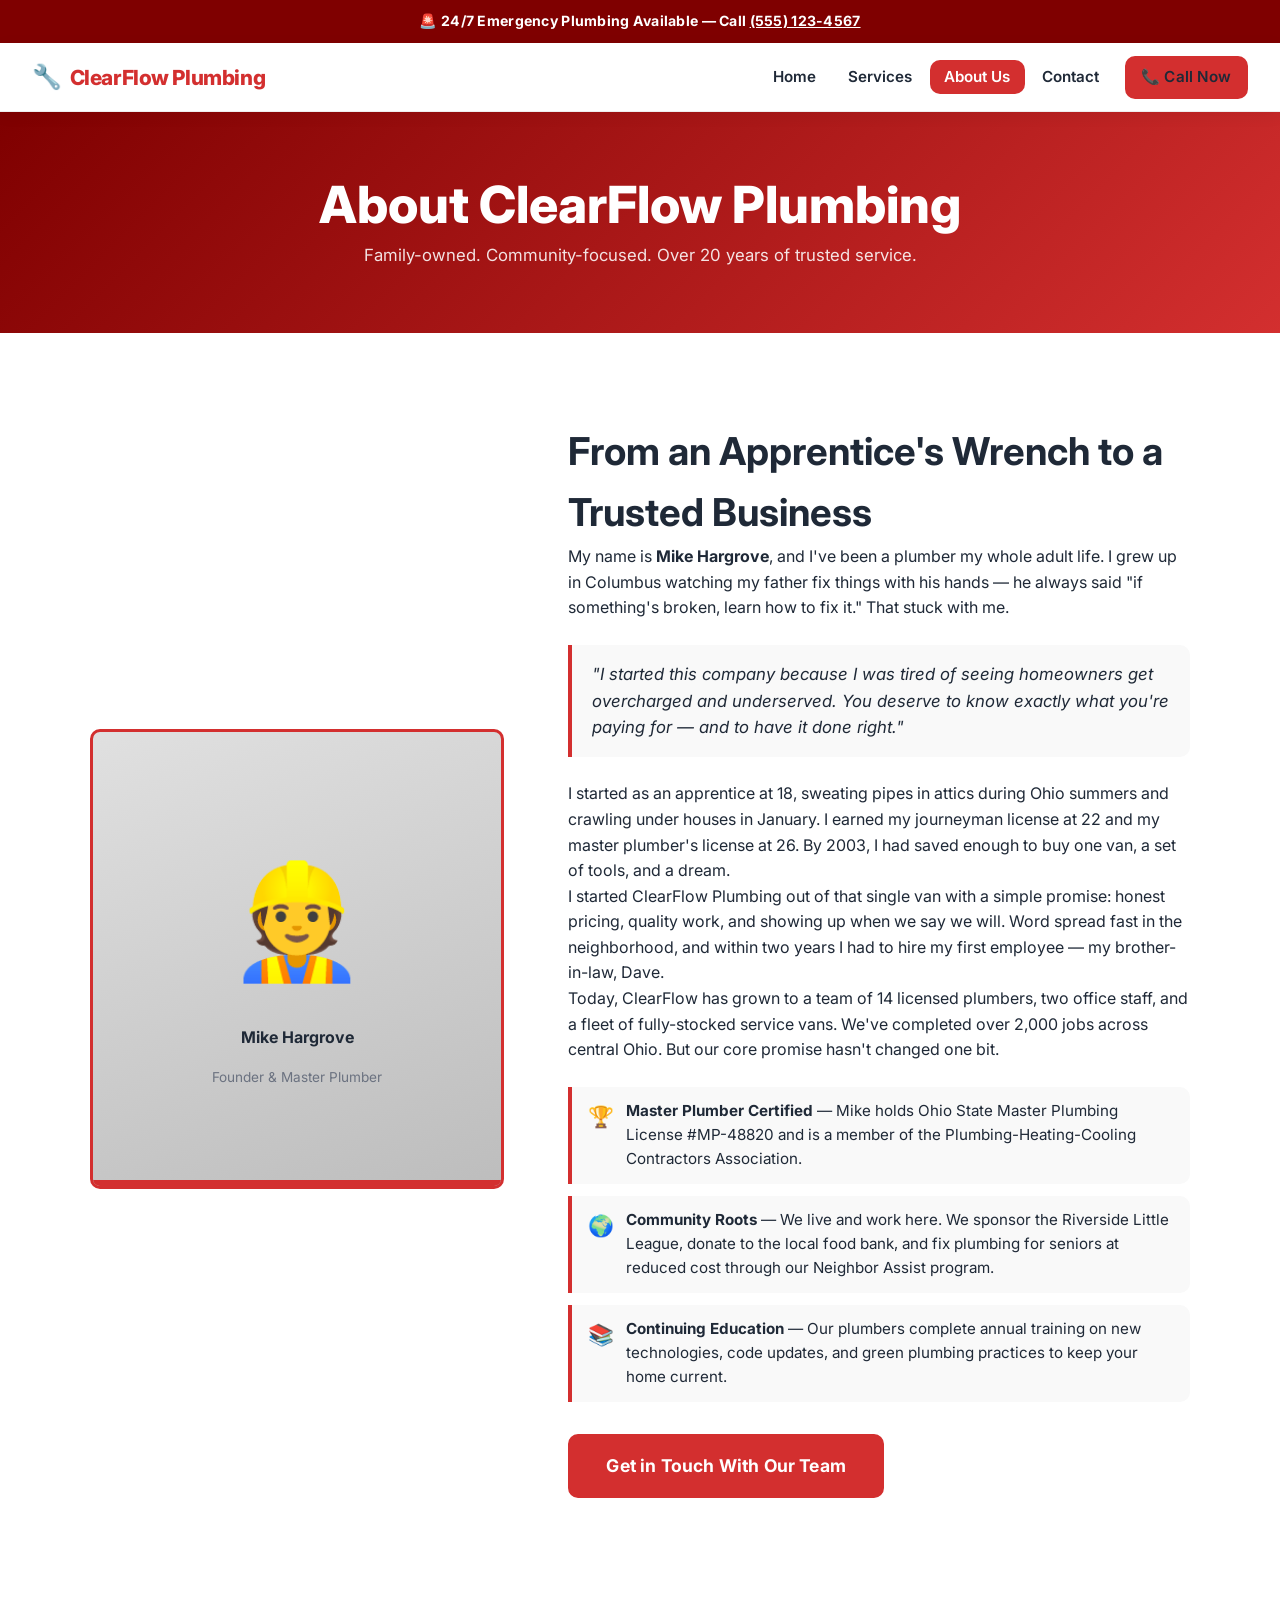
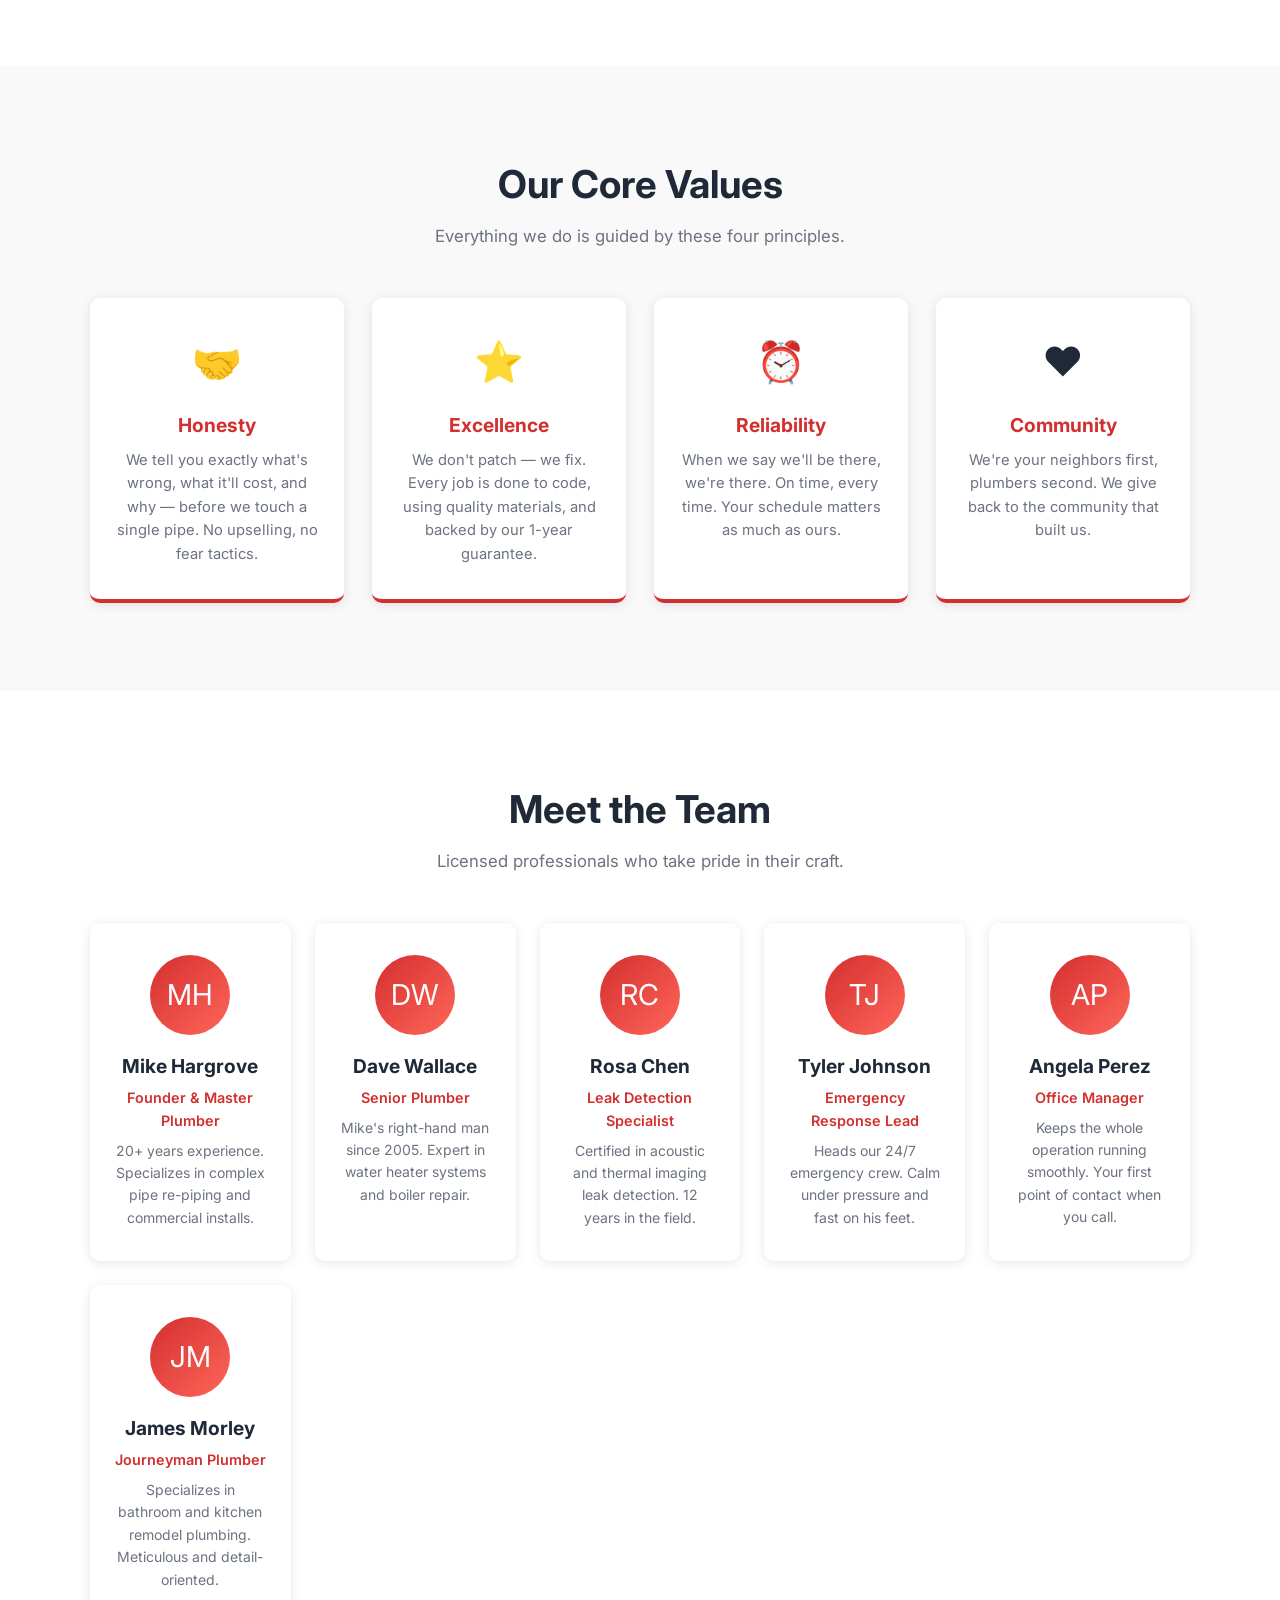
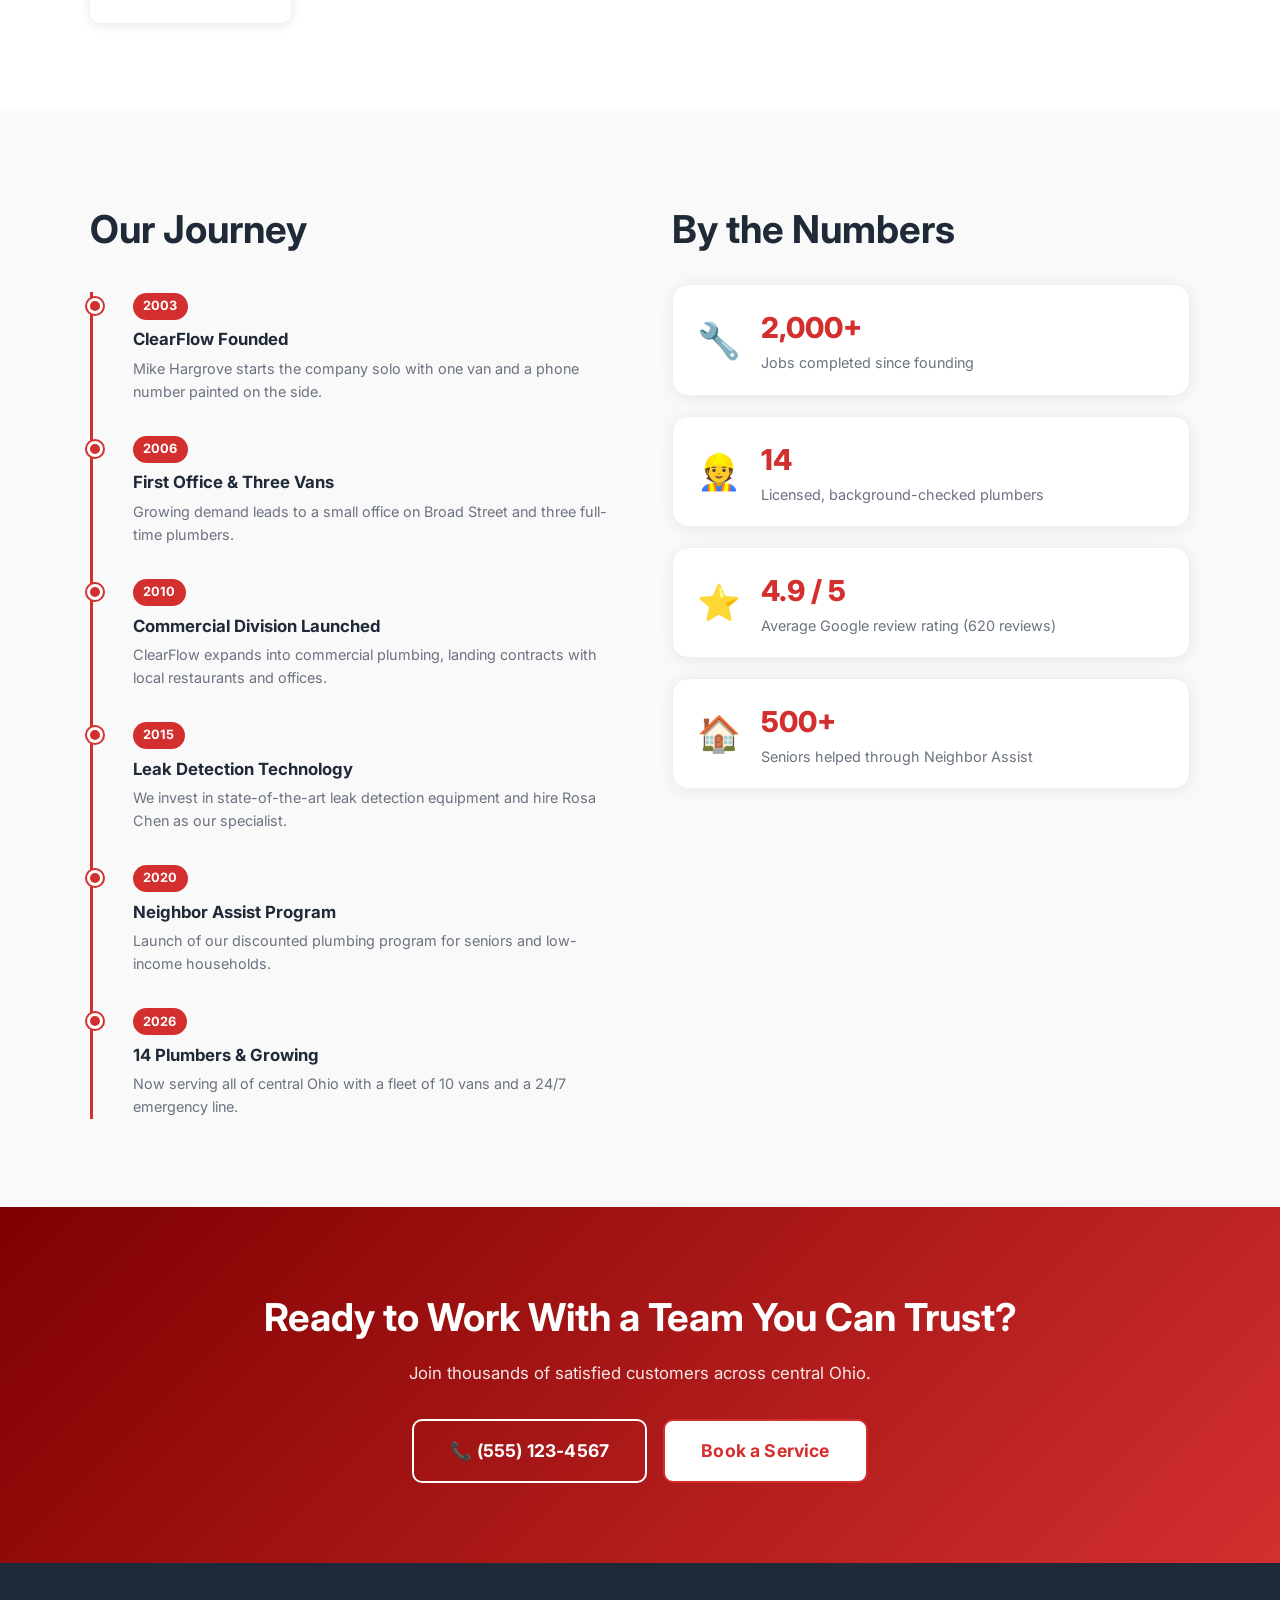
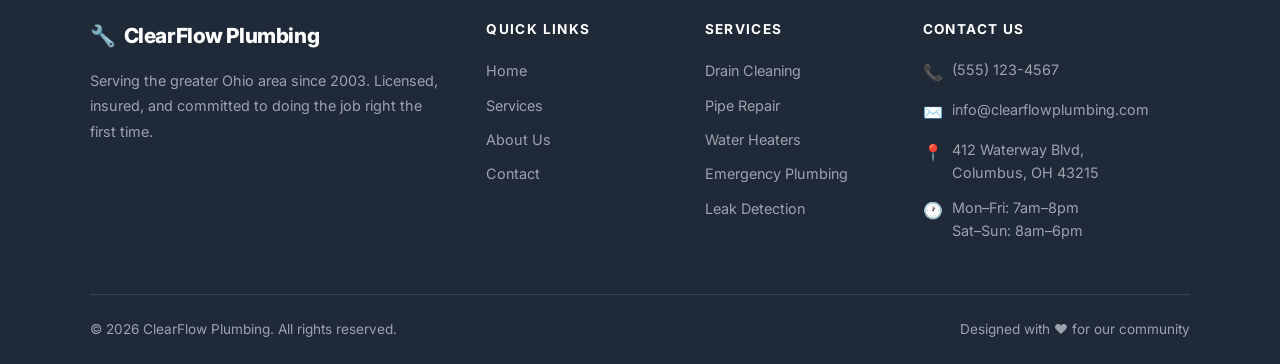
==== about.html @ c49f9f0a "Initial commit" ====
<!DOCTYPE html>
<html lang="en">
<head>
  <meta charset="UTF-8" />
  <meta name="viewport" content="width=device-width, initial-scale=1.0" />
  <title>About Us – ClearFlow Plumbing</title>
  <meta name="description" content="Meet the team behind ClearFlow Plumbing. Family-owned and operated since 2003, serving Ohio with honest, expert plumbing service." />
  <link rel="stylesheet" href="css/style.css" />
  <style>
    .fade-in { opacity: 0; transform: translateY(24px); transition: opacity 0.55s ease, transform 0.55s ease; }
    .fade-in.visible { opacity: 1; transform: none; }

    .owner-story {
      display: grid;
      grid-template-columns: 1fr 1.5fr;
      gap: 4rem;
      align-items: center;
      margin-bottom: 5rem;
    }
    .owner-photo {
      background: linear-gradient(160deg, #e0e0e0 0%, #bdbdbd 100%);
      border-radius: var(--radius);
      height: 460px;
      display: flex;
      flex-direction: column;
      align-items: center;
      justify-content: center;
      gap: 1rem;
      border: 3px solid var(--red);
      position: relative;
      overflow: hidden;
    }
    .owner-photo::after {
      content: '';
      position: absolute;
      bottom: 0; left: 0; right: 0;
      height: 6px;
      background: var(--red);
    }
    .owner-photo .photo-icon { font-size: 7rem; }
    .owner-photo .photo-label {
      font-size: 1rem;
      font-weight: 700;
      color: var(--gray-dark);
    }
    .owner-photo .photo-sub {
      font-size: 0.85rem;
      color: var(--gray);
    }

    .owner-story-text blockquote {
      border-left: 4px solid var(--red);
      padding: 1rem 1.25rem;
      background: var(--off-white);
      border-radius: 0 var(--radius) var(--radius) 0;
      font-style: italic;
      color: var(--gray-dark);
      margin: 1.5rem 0;
      font-size: 1.05rem;
    }

    .values-grid {
      display: grid;
      grid-template-columns: repeat(auto-fit, minmax(220px, 1fr));
      gap: 1.75rem;
    }
    .value-card {
      background: var(--white);
      border-radius: var(--radius);
      padding: 2rem 1.5rem;
      text-align: center;
      box-shadow: var(--shadow);
      border-bottom: 4px solid var(--red);
    }
    .value-card .v-icon { font-size: 2.5rem; margin-bottom: 1rem; }
    .value-card h3 { color: var(--red); margin-bottom: 0.5rem; }
    .value-card p { color: var(--gray); font-size: 0.92rem; }

    .timeline {
      position: relative;
      padding-left: 2.5rem;
      border-left: 3px solid var(--red);
      display: flex;
      flex-direction: column;
      gap: 2rem;
    }
    .timeline-item {
      position: relative;
    }
    .timeline-item::before {
      content: '';
      position: absolute;
      left: -2.85rem;
      top: 0.35rem;
      width: 16px;
      height: 16px;
      border-radius: 50%;
      background: var(--red);
      border: 3px solid var(--white);
      box-shadow: 0 0 0 2px var(--red);
    }
    .timeline-year {
      display: inline-block;
      background: var(--red);
      color: var(--white);
      font-size: 0.8rem;
      font-weight: 700;
      padding: 0.2rem 0.65rem;
      border-radius: 50px;
      margin-bottom: 0.4rem;
    }
    .timeline-item h3 { font-size: 1.05rem; margin-bottom: 0.25rem; }
    .timeline-item p { color: var(--gray); font-size: 0.9rem; }

    @media (max-width: 780px) {
      .owner-story { grid-template-columns: 1fr; }
      .owner-photo { height: 260px; }
    }
  </style>
</head>
<body>

<div class="emergency-strip">
  🚨 24/7 Emergency Plumbing Available — Call <a href="tel:+15551234567">(555) 123-4567</a>
</div>

<nav class="navbar">
  <a href="index.html" class="nav-brand">
    <span class="brand-icon">🔧</span>
    ClearFlow Plumbing
  </a>
  <button class="hamburger" aria-label="Toggle menu">
    <span></span><span></span><span></span>
  </button>
  <ul class="nav-links">
    <li><a href="index.html">Home</a></li>
    <li><a href="services.html">Services</a></li>
    <li><a href="about.html">About Us</a></li>
    <li><a href="contact.html">Contact</a></li>
    <li><a href="tel:+15551234567" class="btn btn-primary">📞 Call Now</a></li>
  </ul>
</nav>

<!-- Page Hero -->
<section class="page-hero">
  <div class="container">
    <h1>About ClearFlow Plumbing</h1>
    <p>Family-owned. Community-focused. Over 20 years of trusted service.</p>
  </div>
</section>

<!-- Owner Story -->
<section class="section">
  <div class="container">
    <div class="owner-story fade-in">
      <div class="owner-photo">
        <div class="photo-icon">👷</div>
        <div class="photo-label">Mike Hargrove</div>
        <div class="photo-sub">Founder &amp; Master Plumber</div>
      </div>
      <div class="owner-story-text">
        <h2>From an Apprentice's Wrench to a Trusted Business</h2>
        <p>My name is <strong>Mike Hargrove</strong>, and I've been a plumber my whole adult life. I grew up in Columbus watching my father fix things with his hands — he always said "if something's broken, learn how to fix it." That stuck with me.</p>

        <blockquote>"I started this company because I was tired of seeing homeowners get overcharged and underserved. You deserve to know exactly what you're paying for — and to have it done right."</blockquote>

        <p>I started as an apprentice at 18, sweating pipes in attics during Ohio summers and crawling under houses in January. I earned my journeyman license at 22 and my master plumber's license at 26. By 2003, I had saved enough to buy one van, a set of tools, and a dream.</p>

        <p>I started ClearFlow Plumbing out of that single van with a simple promise: honest pricing, quality work, and showing up when we say we will. Word spread fast in the neighborhood, and within two years I had to hire my first employee — my brother-in-law, Dave.</p>

        <p>Today, ClearFlow has grown to a team of 14 licensed plumbers, two office staff, and a fleet of fully-stocked service vans. We've completed over 2,000 jobs across central Ohio. But our core promise hasn't changed one bit.</p>

        <div class="about-highlights">
          <div class="highlight-item">
            <span class="hi-icon">🏆</span>
            <p><strong>Master Plumber Certified</strong> — Mike holds Ohio State Master Plumbing License #MP-48820 and is a member of the Plumbing-Heating-Cooling Contractors Association.</p>
          </div>
          <div class="highlight-item">
            <span class="hi-icon">🌍</span>
            <p><strong>Community Roots</strong> — We live and work here. We sponsor the Riverside Little League, donate to the local food bank, and fix plumbing for seniors at reduced cost through our Neighbor Assist program.</p>
          </div>
          <div class="highlight-item">
            <span class="hi-icon">📚</span>
            <p><strong>Continuing Education</strong> — Our plumbers complete annual training on new technologies, code updates, and green plumbing practices to keep your home current.</p>
          </div>
        </div>

        <a href="contact.html" class="btn btn-primary btn-lg">Get in Touch With Our Team</a>
      </div>
    </div>
  </div>
</section>

<!-- Our Values -->
<section class="section section-alt">
  <div class="container">
    <h2 class="section-title">Our Core Values</h2>
    <p class="section-subtitle">Everything we do is guided by these four principles.</p>
    <div class="values-grid">
      <div class="value-card fade-in">
        <div class="v-icon">🤝</div>
        <h3>Honesty</h3>
        <p>We tell you exactly what's wrong, what it'll cost, and why — before we touch a single pipe. No upselling, no fear tactics.</p>
      </div>
      <div class="value-card fade-in">
        <div class="v-icon">⭐</div>
        <h3>Excellence</h3>
        <p>We don't patch — we fix. Every job is done to code, using quality materials, and backed by our 1-year guarantee.</p>
      </div>
      <div class="value-card fade-in">
        <div class="v-icon">⏰</div>
        <h3>Reliability</h3>
        <p>When we say we'll be there, we're there. On time, every time. Your schedule matters as much as ours.</p>
      </div>
      <div class="value-card fade-in">
        <div class="v-icon">❤️</div>
        <h3>Community</h3>
        <p>We're your neighbors first, plumbers second. We give back to the community that built us.</p>
      </div>
    </div>
  </div>
</section>

<!-- Team -->
<section class="section">
  <div class="container">
    <h2 class="section-title">Meet the Team</h2>
    <p class="section-subtitle">Licensed professionals who take pride in their craft.</p>
    <div class="team-grid">
      <div class="team-card fade-in">
        <div class="team-avatar">MH</div>
        <h3>Mike Hargrove</h3>
        <div class="role">Founder &amp; Master Plumber</div>
        <p>20+ years experience. Specializes in complex pipe re-piping and commercial installs.</p>
      </div>
      <div class="team-card fade-in">
        <div class="team-avatar">DW</div>
        <h3>Dave Wallace</h3>
        <div class="role">Senior Plumber</div>
        <p>Mike's right-hand man since 2005. Expert in water heater systems and boiler repair.</p>
      </div>
      <div class="team-card fade-in">
        <div class="team-avatar">RC</div>
        <h3>Rosa Chen</h3>
        <div class="role">Leak Detection Specialist</div>
        <p>Certified in acoustic and thermal imaging leak detection. 12 years in the field.</p>
      </div>
      <div class="team-card fade-in">
        <div class="team-avatar">TJ</div>
        <h3>Tyler Johnson</h3>
        <div class="role">Emergency Response Lead</div>
        <p>Heads our 24/7 emergency crew. Calm under pressure and fast on his feet.</p>
      </div>
      <div class="team-card fade-in">
        <div class="team-avatar">AP</div>
        <h3>Angela Perez</h3>
        <div class="role">Office Manager</div>
        <p>Keeps the whole operation running smoothly. Your first point of contact when you call.</p>
      </div>
      <div class="team-card fade-in">
        <div class="team-avatar">JM</div>
        <h3>James Morley</h3>
        <div class="role">Journeyman Plumber</div>
        <p>Specializes in bathroom and kitchen remodel plumbing. Meticulous and detail-oriented.</p>
      </div>
    </div>
  </div>
</section>

<!-- Company Timeline -->
<section class="section section-alt">
  <div class="container">
    <div style="display:grid;grid-template-columns:1fr 1fr;gap:4rem;align-items:start;">
      <div class="fade-in">
        <h2 style="margin-bottom:2rem;">Our Journey</h2>
        <div class="timeline">
          <div class="timeline-item">
            <span class="timeline-year">2003</span>
            <h3>ClearFlow Founded</h3>
            <p>Mike Hargrove starts the company solo with one van and a phone number painted on the side.</p>
          </div>
          <div class="timeline-item">
            <span class="timeline-year">2006</span>
            <h3>First Office &amp; Three Vans</h3>
            <p>Growing demand leads to a small office on Broad Street and three full-time plumbers.</p>
          </div>
          <div class="timeline-item">
            <span class="timeline-year">2010</span>
            <h3>Commercial Division Launched</h3>
            <p>ClearFlow expands into commercial plumbing, landing contracts with local restaurants and offices.</p>
          </div>
          <div class="timeline-item">
            <span class="timeline-year">2015</span>
            <h3>Leak Detection Technology</h3>
            <p>We invest in state-of-the-art leak detection equipment and hire Rosa Chen as our specialist.</p>
          </div>
          <div class="timeline-item">
            <span class="timeline-year">2020</span>
            <h3>Neighbor Assist Program</h3>
            <p>Launch of our discounted plumbing program for seniors and low-income households.</p>
          </div>
          <div class="timeline-item">
            <span class="timeline-year">2026</span>
            <h3>14 Plumbers &amp; Growing</h3>
            <p>Now serving all of central Ohio with a fleet of 10 vans and a 24/7 emergency line.</p>
          </div>
        </div>
      </div>
      <div class="fade-in">
        <h2 style="margin-bottom:1.5rem;">By the Numbers</h2>
        <div style="display:flex;flex-direction:column;gap:1.25rem;">
          <div class="why-card" style="text-align:left;display:flex;align-items:center;gap:1.25rem;padding:1.25rem 1.5rem;">
            <span style="font-size:2.2rem;">🔧</span>
            <div>
              <div style="font-size:1.8rem;font-weight:800;color:var(--red);">2,000+</div>
              <div style="color:var(--gray);font-size:0.9rem;">Jobs completed since founding</div>
            </div>
          </div>
          <div class="why-card" style="text-align:left;display:flex;align-items:center;gap:1.25rem;padding:1.25rem 1.5rem;">
            <span style="font-size:2.2rem;">👷</span>
            <div>
              <div style="font-size:1.8rem;font-weight:800;color:var(--red);">14</div>
              <div style="color:var(--gray);font-size:0.9rem;">Licensed, background-checked plumbers</div>
            </div>
          </div>
          <div class="why-card" style="text-align:left;display:flex;align-items:center;gap:1.25rem;padding:1.25rem 1.5rem;">
            <span style="font-size:2.2rem;">⭐</span>
            <div>
              <div style="font-size:1.8rem;font-weight:800;color:var(--red);">4.9 / 5</div>
              <div style="color:var(--gray);font-size:0.9rem;">Average Google review rating (620 reviews)</div>
            </div>
          </div>
          <div class="why-card" style="text-align:left;display:flex;align-items:center;gap:1.25rem;padding:1.25rem 1.5rem;">
            <span style="font-size:2.2rem;">🏠</span>
            <div>
              <div style="font-size:1.8rem;font-weight:800;color:var(--red);">500+</div>
              <div style="color:var(--gray);font-size:0.9rem;">Seniors helped through Neighbor Assist</div>
            </div>
          </div>
        </div>
      </div>
    </div>
  </div>
</section>

<!-- CTA Banner -->
<section class="cta-banner">
  <div class="container">
    <h2>Ready to Work With a Team You Can Trust?</h2>
    <p>Join thousands of satisfied customers across central Ohio.</p>
    <div class="cta-buttons">
      <a href="tel:+15551234567" class="btn btn-outline btn-lg">📞 (555) 123-4567</a>
      <a href="contact.html" class="btn btn-primary btn-lg" style="background:#fff;color:var(--red);">Book a Service</a>
    </div>
  </div>
</section>

<!-- Footer -->
<footer>
  <div class="footer-grid">
    <div class="footer-brand">
      <div class="nav-brand"><span>🔧</span> ClearFlow Plumbing</div>
      <p>Serving the greater Ohio area since 2003. Licensed, insured, and committed to doing the job right the first time.</p>
    </div>
    <div>
      <h4>Quick Links</h4>
      <ul>
        <li><a href="index.html">Home</a></li>
        <li><a href="services.html">Services</a></li>
        <li><a href="about.html">About Us</a></li>
        <li><a href="contact.html">Contact</a></li>
      </ul>
    </div>
    <div>
      <h4>Services</h4>
      <ul>
        <li><a href="services.html">Drain Cleaning</a></li>
        <li><a href="services.html">Pipe Repair</a></li>
        <li><a href="services.html">Water Heaters</a></li>
        <li><a href="services.html">Emergency Plumbing</a></li>
        <li><a href="services.html">Leak Detection</a></li>
      </ul>
    </div>
    <div>
      <h4>Contact Us</h4>
      <div class="footer-contact-item"><span class="fc-icon">📞</span> (555) 123-4567</div>
      <div class="footer-contact-item"><span class="fc-icon">✉️</span> info@clearflowplumbing.com</div>
      <div class="footer-contact-item"><span class="fc-icon">📍</span> 412 Waterway Blvd,<br>Columbus, OH 43215</div>
      <div class="footer-contact-item"><span class="fc-icon">🕐</span> Mon–Fri: 7am–8pm<br>Sat–Sun: 8am–6pm</div>
    </div>
  </div>
  <div class="footer-bottom">
    <span>&copy; 2026 ClearFlow Plumbing. All rights reserved.</span>
    <span>Designed with ❤️ for our community</span>
  </div>
</footer>

<script src="js/main.js"></script>
</body>
</html>
---- css/style.css ----
@import url('https://fonts.googleapis.com/css2?family=Inter:wght@400;500;600;700;800;900&display=swap');

/* ===== RESET & BASE ===== */
*, *::before, *::after {
  box-sizing: border-box;
  margin: 0;
  padding: 0;
}

:root {
  --red:        #d32f2f;
  --red-dark:   #7f0000;
  --red-mid:    #9a0007;
  --red-light:  #ff6659;
  --white:      #ffffff;
  --off-white:  #f9f9f9;
  --gray-light: #f1f1f1;
  --gray:       #6b7280;
  --gray-dark:  #1f2937;
  --shadow:     0 2px 12px rgba(0,0,0,0.10);
  --shadow-lg:  0 8px 32px rgba(0,0,0,0.14);
  --radius:     10px;
  --radius-lg:  16px;
  --transition: 0.25s ease;
}

html { scroll-behavior: smooth; }

body {
  font-family: 'Inter', 'Segoe UI', Arial, sans-serif;
  color: var(--gray-dark);
  background: var(--white);
  line-height: 1.6;
}

img { max-width: 100%; display: block; }
a  { text-decoration: none; color: inherit; }

/* ===== TYPOGRAPHY ===== */
h1 { font-size: clamp(2rem, 5vw, 3.2rem); font-weight: 800; line-height: 1.15; }
h2 { font-size: clamp(1.6rem, 3.5vw, 2.4rem); font-weight: 700; }
h3 { font-size: 1.2rem; font-weight: 700; }
p  { font-size: 1rem; }

.section-title    { text-align: center; margin-bottom: 0.5rem; }
.section-subtitle { text-align: center; color: var(--gray); margin-bottom: 3rem; font-size: 1.05rem; }

/* ===== BUTTONS ===== */
.btn {
  display: inline-block;
  padding: 0.75rem 1.75rem;
  border-radius: var(--radius);
  font-size: 1rem;
  font-weight: 700;
  cursor: pointer;
  border: 2px solid transparent;
  transition: background var(--transition), color var(--transition),
              transform var(--transition), box-shadow var(--transition),
              border-color var(--transition);
  letter-spacing: 0.01em;
}
.btn:hover  { transform: translateY(-2px); }
.btn:active { transform: translateY(0); }

.btn-primary {
  background: var(--red);
  color: var(--white);
  border-color: var(--red);
}
.btn-primary:hover {
  background: var(--red-mid);
  border-color: var(--red-mid);
  box-shadow: 0 6px 20px rgba(211,47,47,0.35);
}

.btn-outline {
  background: transparent;
  color: var(--white);
  border-color: var(--white);
}
.btn-outline:hover { background: var(--white); color: var(--red); }

/* Hero-specific buttons */
.btn-call {
  background: var(--white);
  color: var(--red);
  border: 2px solid var(--white);
  font-weight: 800;
  letter-spacing: 0.01em;
}
.btn-call:hover {
  background: #fff5f5;
  color: var(--red-mid);
  transform: translateY(-2px);
  box-shadow: 0 8px 28px rgba(0,0,0,0.22);
}
@keyframes pulse-ring {
  0%   { box-shadow: 0 0 0 0   rgba(255,255,255,0.55), 0 4px 14px rgba(0,0,0,0.15); }
  70%  { box-shadow: 0 0 0 14px rgba(255,255,255,0),   0 4px 14px rgba(0,0,0,0.15); }
  100% { box-shadow: 0 0 0 0   rgba(255,255,255,0),   0 4px 14px rgba(0,0,0,0.15); }
}
.btn-call { animation: pulse-ring 2.8s ease-out infinite; }

.btn-hero-ghost {
  background: transparent;
  color: rgba(255,255,255,0.92);
  border: 2px solid rgba(255,255,255,0.45);
  font-weight: 700;
}
.btn-hero-ghost:hover {
  background: rgba(255,255,255,0.12);
  border-color: rgba(255,255,255,0.75);
  color: var(--white);
  transform: translateY(-2px);
}

.btn-lg { padding: 1rem 2.25rem; font-size: 1.1rem; }

/* ===== NAVBAR ===== */
.navbar {
  position: sticky;
  top: 0;
  z-index: 1000;
  background: var(--white);
  box-shadow: 0 1px 0 #eee, 0 4px 16px rgba(0,0,0,0.06);
  padding: 0 2rem;
  display: flex;
  align-items: center;
  justify-content: space-between;
  height: 68px;
}
.nav-brand {
  display: flex;
  align-items: center;
  gap: 0.5rem;
  font-size: 1.3rem;
  font-weight: 800;
  color: var(--red);
  letter-spacing: -0.02em;
}
.nav-brand .brand-icon { font-size: 1.5rem; }

.nav-links {
  list-style: none;
  display: flex;
  gap: 0.2rem;
  align-items: center;
}
.nav-links a {
  padding: 0.45rem 0.9rem;
  border-radius: var(--radius);
  font-weight: 600;
  font-size: 0.95rem;
  color: var(--gray-dark);
  transition: background var(--transition), color var(--transition);
}
.nav-links a:hover,
.nav-links a.active {
  background: var(--red);
  color: var(--white);
}
.nav-links .btn { margin-left: 0.5rem; }

/* Hamburger */
.hamburger {
  display: none;
  flex-direction: column;
  gap: 5px;
  background: none;
  border: none;
  cursor: pointer;
  padding: 6px;
}
.hamburger span {
  width: 26px;
  height: 3px;
  background: var(--gray-dark);
  border-radius: 2px;
  transition: all var(--transition);
}
.hamburger.open span:nth-child(1) { transform: translateY(8px) rotate(45deg); }
.hamburger.open span:nth-child(2) { opacity: 0; }
.hamburger.open span:nth-child(3) { transform: translateY(-8px) rotate(-45deg); }

/* ===== HERO ===== */
.hero {
  background: linear-gradient(150deg, #1a0000 0%, var(--red-dark) 28%, var(--red) 62%, #e53935 100%);
  color: var(--white);
  padding: 5.5rem 2rem 8.5rem;
  position: relative;
  overflow: hidden;
}
/* Decorative radial glows */
.hero::before {
  content: '';
  position: absolute;
  top: -160px; right: -100px;
  width: 700px; height: 700px;
  background: radial-gradient(circle, rgba(255,255,255,0.06) 0%, transparent 60%);
  border-radius: 50%;
  pointer-events: none;
}
.hero::after {
  content: '';
  position: absolute;
  bottom: 40px; left: -180px;
  width: 500px; height: 500px;
  background: radial-gradient(circle, rgba(0,0,0,0.22) 0%, transparent 65%);
  border-radius: 50%;
  pointer-events: none;
}
/* Bottom wave */
.hero-wave {
  position: absolute;
  bottom: -2px; left: 0; right: 0;
  line-height: 0;
  pointer-events: none;
}

/* Two-column layout */
.hero-inner {
  position: relative;
  z-index: 1;
  max-width: 1100px;
  margin: 0 auto;
  display: grid;
  grid-template-columns: 1.15fr 0.85fr;
  gap: 4rem;
  align-items: center;
}

/* Left: text */
.hero-badge {
  display: inline-flex;
  align-items: center;
  gap: 0.4rem;
  background: rgba(255,255,255,0.12);
  border: 1px solid rgba(255,255,255,0.28);
  color: var(--white);
  padding: 0.4rem 1.1rem;
  border-radius: 50px;
  font-size: 0.8rem;
  font-weight: 700;
  letter-spacing: 0.07em;
  text-transform: uppercase;
  margin-bottom: 1.5rem;
  backdrop-filter: blur(6px);
}
.hero h1 {
  font-size: clamp(2.7rem, 5.5vw, 4.4rem);
  font-weight: 900;
  line-height: 1.07;
  margin-bottom: 1.25rem;
  letter-spacing: -0.03em;
}
.hero-accent {
  display: block;
  color: #ffcdd2; /* fallback */
  background: linear-gradient(95deg, #ffffff 0%, #ffb3b3 100%);
  -webkit-background-clip: text;
  -webkit-text-fill-color: transparent;
  background-clip: text;
}
.hero p {
  font-size: 1.1rem;
  opacity: 0.88;
  line-height: 1.75;
  margin-bottom: 2.25rem;
  max-width: 490px;
}
.hero-buttons {
  display: flex;
  gap: 1rem;
  flex-wrap: wrap;
  margin-bottom: 2.25rem;
}
.hero-trust {
  display: flex;
  flex-wrap: wrap;
  gap: 1.4rem;
  font-size: 0.85rem;
  font-weight: 600;
  opacity: 0.78;
}
.hero-trust span {
  display: flex;
  align-items: center;
  gap: 0.35rem;
}
.hero-trust span::before {
  content: '✓';
  font-weight: 900;
  font-size: 0.95rem;
}

/* Right: visual card */
.hero-visual { position: relative; }
.hero-img-frame {
  background: linear-gradient(145deg, rgba(255,255,255,0.14), rgba(255,255,255,0.04));
  border: 1.5px solid rgba(255,255,255,0.2);
  border-radius: 20px;
  padding: 2.5rem 1.75rem 2rem;
  text-align: center;
  backdrop-filter: blur(10px);
  box-shadow: 0 28px 70px rgba(0,0,0,0.3), inset 0 1px 0 rgba(255,255,255,0.2);
  position: relative;
  overflow: hidden;
}
.hero-img-frame::before {
  content: '';
  position: absolute;
  top: 0; left: 12%; right: 12%;
  height: 1px;
  background: linear-gradient(90deg, transparent, rgba(255,255,255,0.55), transparent);
}
.hero-img-icon {
  font-size: 6.5rem;
  line-height: 1;
  margin-bottom: 1.1rem;
  filter: drop-shadow(0 6px 18px rgba(0,0,0,0.4));
}
.hero-img-title {
  font-size: 1.15rem;
  font-weight: 800;
  color: var(--white);
  margin-bottom: 0.2rem;
}
.hero-img-sub {
  font-size: 0.8rem;
  opacity: 0.6;
  margin-bottom: 1.75rem;
}
.hero-badges-list { display: flex; flex-direction: column; gap: 0.6rem; }
.hero-badge-item {
  display: flex;
  align-items: center;
  gap: 0.8rem;
  background: rgba(255,255,255,0.09);
  border: 1px solid rgba(255,255,255,0.12);
  border-radius: 10px;
  padding: 0.65rem 1rem;
  font-size: 0.86rem;
  font-weight: 600;
  text-align: left;
  transition: background var(--transition);
}
.hero-badge-item:hover { background: rgba(255,255,255,0.16); }
.hero-badge-icon {
  width: 34px; height: 34px;
  background: rgba(255,255,255,0.16);
  border-radius: 8px;
  display: flex; align-items: center; justify-content: center;
  font-size: 1.05rem;
  flex-shrink: 0;
}

/* ===== STATS BAR ===== */
.stats-bar {
  background: var(--white);
  box-shadow: 0 4px 24px rgba(0,0,0,0.07);
  position: relative;
  z-index: 2;
  border-bottom: 1px solid #f0f0f0;
}
.stats-bar-grid {
  display: grid;
  grid-template-columns: repeat(4, 1fr);
  max-width: 1100px;
  margin: 0 auto;
}
.stat-item {
  padding: 2rem 1.25rem;
  text-align: center;
  border-right: 1px solid #eeeeee;
  transition: background var(--transition);
  cursor: default;
}
.stat-item:last-child { border-right: none; }
.stat-item:hover { background: #fff8f8; }
.stat-item .stat-num {
  display: block;
  font-size: 2.4rem;
  font-weight: 900;
  color: var(--red);
  line-height: 1;
  margin-bottom: 0.35rem;
  letter-spacing: -0.03em;
}
.stat-item .stat-label {
  font-size: 0.78rem;
  color: var(--gray);
  text-transform: uppercase;
  letter-spacing: 0.08em;
  font-weight: 600;
}

/* ===== SECTIONS ===== */
.section { padding: 5.5rem 1.5rem; }
.section-alt { background: var(--off-white); }

.container {
  max-width: 1100px;
  margin: 0 auto;
}

/* ===== WHY US — Premium ===== */
.why-grid {
  display: grid;
  grid-template-columns: repeat(auto-fit, minmax(240px, 1fr));
  gap: 1.5rem;
}
.why-card {
  background: var(--white);
  border-radius: var(--radius-lg);
  overflow: hidden;
  box-shadow: 0 2px 16px rgba(0,0,0,0.07);
  border: 1px solid #f0f0f0;
  transition: transform 0.3s ease, box-shadow 0.3s ease, border-color 0.3s ease;
}
.why-card:hover {
  transform: translateY(-8px);
  box-shadow: 0 20px 48px rgba(211,47,47,0.14);
  border-color: #ffd0d0;
}
.why-card-top {
  background: linear-gradient(135deg, var(--red-dark) 0%, var(--red) 100%);
  padding: 1.75rem 1.5rem 1.25rem;
  display: flex;
  align-items: flex-start;
  justify-content: space-between;
}
.why-icon-wrap {
  width: 54px; height: 54px;
  background: rgba(255,255,255,0.18);
  border-radius: 12px;
  display: flex; align-items: center; justify-content: center;
  font-size: 1.7rem;
  border: 1px solid rgba(255,255,255,0.2);
}
.why-card-num {
  font-size: 3rem;
  font-weight: 900;
  color: rgba(255,255,255,0.16);
  line-height: 1;
  letter-spacing: -0.05em;
}
.why-card-body { padding: 1.5rem 1.5rem 1.75rem; }
.why-card-body h3 { margin-bottom: 0.45rem; font-size: 1.1rem; }
.why-card-body p  { color: var(--gray); font-size: 0.91rem; line-height: 1.65; }

/* ===== SERVICES CARDS ===== */
.services-grid {
  display: grid;
  grid-template-columns: repeat(auto-fit, minmax(280px, 1fr));
  gap: 1.75rem;
}
.service-card {
  background: var(--white);
  border-radius: var(--radius);
  padding: 2rem;
  box-shadow: var(--shadow);
  border-top: 4px solid var(--red);
  transition: transform var(--transition), box-shadow var(--transition);
}
.service-card:hover { transform: translateY(-4px); box-shadow: var(--shadow-lg); }
.service-card .svc-icon { font-size: 2.4rem; margin-bottom: 1rem; }
.service-card h3 { margin-bottom: 0.6rem; color: var(--red); }
.service-card p { color: var(--gray); font-size: 0.95rem; margin-bottom: 1.25rem; }
.service-card ul { list-style: none; padding: 0; margin-bottom: 1.5rem; }
.service-card ul li {
  padding: 0.3rem 0;
  color: var(--gray-dark);
  font-size: 0.9rem;
  display: flex; align-items: center; gap: 0.5rem;
  border-bottom: 1px solid var(--gray-light);
}
.service-card ul li:last-child { border-bottom: none; }
.service-card ul li::before { content: '✓'; color: var(--red); font-weight: 700; flex-shrink: 0; }

/* ===== ABOUT ===== */
.about-grid { display: grid; grid-template-columns: 1fr 1fr; gap: 4rem; align-items: center; }
.about-image-placeholder {
  background: linear-gradient(135deg, var(--gray-light), #e0e0e0);
  border-radius: var(--radius);
  height: 420px;
  display: flex; flex-direction: column; align-items: center; justify-content: center;
  color: var(--gray); gap: 1rem;
  border: 2px dashed #ccc;
}
.about-image-placeholder span:last-child { font-size: 1rem; color: var(--gray); }
.about-content h2  { margin-bottom: 1rem; }
.about-content p   { color: var(--gray); margin-bottom: 1rem; }
.about-highlights  { display: flex; flex-direction: column; gap: 0.75rem; margin: 1.5rem 0 2rem; }
.highlight-item {
  display: flex; align-items: flex-start; gap: 0.75rem;
  background: var(--off-white);
  border-left: 4px solid var(--red);
  padding: 0.75rem 1rem;
  border-radius: 0 var(--radius) var(--radius) 0;
}
.highlight-item .hi-icon { font-size: 1.3rem; flex-shrink: 0; margin-top: 0.1rem; }
.highlight-item p  { margin: 0; font-size: 0.95rem; color: var(--gray-dark); }

.team-grid { display: grid; grid-template-columns: repeat(auto-fit, minmax(200px, 1fr)); gap: 1.5rem; }
.team-card { background: var(--white); border-radius: var(--radius); padding: 2rem 1.5rem; text-align: center; box-shadow: var(--shadow); }
.team-avatar {
  width: 80px; height: 80px; border-radius: 50%;
  background: linear-gradient(135deg, var(--red), var(--red-light));
  color: var(--white); font-size: 1.8rem;
  display: flex; align-items: center; justify-content: center;
  margin: 0 auto 1rem;
}
.team-card h3   { margin-bottom: 0.25rem; }
.team-card .role { color: var(--red); font-weight: 600; font-size: 0.9rem; }
.team-card p    { color: var(--gray); font-size: 0.875rem; margin-top: 0.5rem; }

/* ===== CONTACT ===== */
.contact-grid { display: grid; grid-template-columns: 1fr 1.4fr; gap: 3rem; align-items: start; }
.contact-info h2   { margin-bottom: 1rem; }
.contact-info > p  { color: var(--gray); margin-bottom: 2rem; }
.contact-details   { display: flex; flex-direction: column; gap: 1.25rem; margin-bottom: 2rem; }
.contact-item      { display: flex; align-items: flex-start; gap: 1rem; }
.contact-item .ci-icon {
  width: 44px; height: 44px;
  background: var(--red); color: var(--white);
  border-radius: 50%;
  display: flex; align-items: center; justify-content: center;
  flex-shrink: 0; font-size: 1.2rem;
}
.contact-item .ci-text strong { display: block; font-size: 0.85rem; color: var(--gray); font-weight: 600; text-transform: uppercase; letter-spacing: 0.05em; margin-bottom: 0.1rem; }
.contact-item .ci-text span   { font-weight: 600; }

.contact-form-wrapper { background: var(--white); border-radius: var(--radius); padding: 2.5rem; box-shadow: var(--shadow); }
.contact-form-wrapper h3 { margin-bottom: 1.5rem; }
.form-row { display: grid; grid-template-columns: 1fr 1fr; gap: 1rem; }
.form-group { display: flex; flex-direction: column; gap: 0.4rem; margin-bottom: 1.1rem; }
.form-group label { font-weight: 600; font-size: 0.9rem; color: var(--gray-dark); }
.form-group input,
.form-group select,
.form-group textarea {
  padding: 0.7rem 0.9rem;
  border: 1.5px solid #ddd;
  border-radius: var(--radius);
  font-size: 1rem;
  font-family: inherit;
  transition: border-color var(--transition), box-shadow var(--transition);
  background: var(--off-white);
  color: var(--gray-dark);
}
.form-group input:focus,
.form-group select:focus,
.form-group textarea:focus {
  outline: none;
  border-color: var(--red);
  box-shadow: 0 0 0 3px rgba(211,47,47,0.12);
  background: var(--white);
}
.form-group textarea { resize: vertical; min-height: 130px; }
.form-success {
  display: none;
  background: #e8f5e9; border: 1.5px solid #4caf50;
  border-radius: var(--radius);
  padding: 1rem 1.25rem; color: #2e7d32;
  font-weight: 600; margin-top: 1rem;
  align-items: center; gap: 0.5rem;
}
.form-success.show { display: flex; }

/* ===== CTA BANNER ===== */
.cta-banner {
  background: linear-gradient(135deg, var(--red-dark), var(--red));
  color: var(--white);
  padding: 5rem 1.5rem;
  text-align: center;
}
.cta-banner h2   { margin-bottom: 0.75rem; }
.cta-banner p    { opacity: 0.9; margin-bottom: 2rem; font-size: 1.05rem; }
.cta-banner .cta-buttons { display: flex; gap: 1rem; justify-content: center; flex-wrap: wrap; }

/* ===== FOOTER ===== */
footer { background: var(--gray-dark); color: #9ca3af; padding: 3.5rem 1.5rem 1.5rem; }
.footer-grid {
  display: grid;
  grid-template-columns: 2fr 1fr 1fr 1.5fr;
  gap: 2.5rem;
  max-width: 1100px;
  margin: 0 auto 2.5rem;
}
.footer-brand .nav-brand { margin-bottom: 1rem; color: var(--white); }
.footer-brand p { font-size: 0.9rem; line-height: 1.75; }

footer h4   { color: var(--white); font-size: 0.85rem; text-transform: uppercase; letter-spacing: 0.1em; margin-bottom: 1.1rem; }
footer ul   { list-style: none; }
footer ul li { margin-bottom: 0.55rem; }
footer ul li a { font-size: 0.9rem; color: #9ca3af; transition: color var(--transition); }
footer ul li a:hover { color: var(--red-light); }

.footer-contact-item { display: flex; align-items: flex-start; gap: 0.6rem; margin-bottom: 0.75rem; font-size: 0.9rem; }
.footer-contact-item .fc-icon { font-size: 1rem; flex-shrink: 0; margin-top: 2px; }

.footer-bottom {
  max-width: 1100px;
  margin: 0 auto;
  border-top: 1px solid #374151;
  padding-top: 1.5rem;
  display: flex; justify-content: space-between; align-items: center;
  font-size: 0.85rem; flex-wrap: wrap; gap: 0.5rem;
}
.footer-bottom a { color: var(--red-light); }

/* ===== PAGE HERO (inner pages) ===== */
.page-hero {
  background: linear-gradient(135deg, var(--red-dark), var(--red));
  color: var(--white);
  padding: 4rem 1.5rem;
  text-align: center;
}
.page-hero p { opacity: 0.88; margin-top: 0.5rem; font-size: 1.05rem; }

/* ===== TESTIMONIALS ===== */
.testimonials-grid { display: grid; grid-template-columns: repeat(auto-fit, minmax(280px, 1fr)); gap: 1.75rem; }
.testimonial-card { background: var(--white); border-radius: var(--radius); padding: 2rem; box-shadow: var(--shadow); border: 1px solid #f0f0f0; }
.stars { color: #f59e0b; font-size: 1.1rem; margin-bottom: 0.75rem; letter-spacing: 0.05em; }
.testimonial-card p { color: var(--gray); font-style: italic; margin-bottom: 1.25rem; font-size: 0.95rem; line-height: 1.7; }
.reviewer { display: flex; align-items: center; gap: 0.75rem; }
.reviewer-avatar {
  width: 42px; height: 42px; border-radius: 50%;
  background: linear-gradient(135deg, var(--red), var(--red-light));
  color: var(--white); font-weight: 700;
  display: flex; align-items: center; justify-content: center;
  font-size: 0.9rem; flex-shrink: 0;
}
.reviewer-name { font-weight: 700; font-size: 0.9rem; }
.reviewer-loc  { font-size: 0.8rem; color: var(--gray); }

/* ===== EMERGENCY STRIP ===== */
.emergency-strip {
  background: var(--red-dark);
  color: var(--white);
  text-align: center;
  padding: 0.65rem 1.5rem;
  font-weight: 700;
  font-size: 0.88rem;
  letter-spacing: 0.02em;
}
.emergency-strip a { color: var(--white); text-decoration: underline; }

/* ===== RESPONSIVE ===== */
@media (max-width: 960px) {
  .hero-inner       { grid-template-columns: 1fr; gap: 3rem; }
  .hero-visual      { display: none; }
  .hero             { padding: 5rem 1.5rem 7rem; text-align: center; }
  .hero p           { margin-left: auto; margin-right: auto; }
  .hero-buttons     { justify-content: center; }
  .hero-trust       { justify-content: center; }
  .about-grid       { grid-template-columns: 1fr; }
  .about-image-placeholder { height: 250px; }
  .contact-grid     { grid-template-columns: 1fr; }
  .footer-grid      { grid-template-columns: 1fr 1fr; }
  .stats-bar-grid   { grid-template-columns: repeat(2, 1fr); }
  .stat-item:nth-child(2) { border-right: none; }
}

@media (max-width: 640px) {
  .nav-links {
    display: none;
    flex-direction: column;
    position: absolute;
    top: 68px; left: 0; right: 0;
    background: var(--white);
    box-shadow: 0 8px 24px rgba(0,0,0,0.1);
    padding: 1rem 1.5rem 1.5rem;
    gap: 0.25rem;
  }
  .nav-links.open   { display: flex; }
  .nav-links a, .nav-links .btn { width: 100%; text-align: center; }
  .hamburger        { display: flex; }
  .form-row         { grid-template-columns: 1fr; }
  .footer-grid      { grid-template-columns: 1fr; }
  .footer-bottom    { flex-direction: column; text-align: center; }
  .stats-bar-grid   { grid-template-columns: repeat(2, 1fr); }
  .stat-item        { padding: 1.5rem 0.75rem; }
  .stat-item .stat-num { font-size: 1.9rem; }
  .why-grid         { grid-template-columns: 1fr; }
}
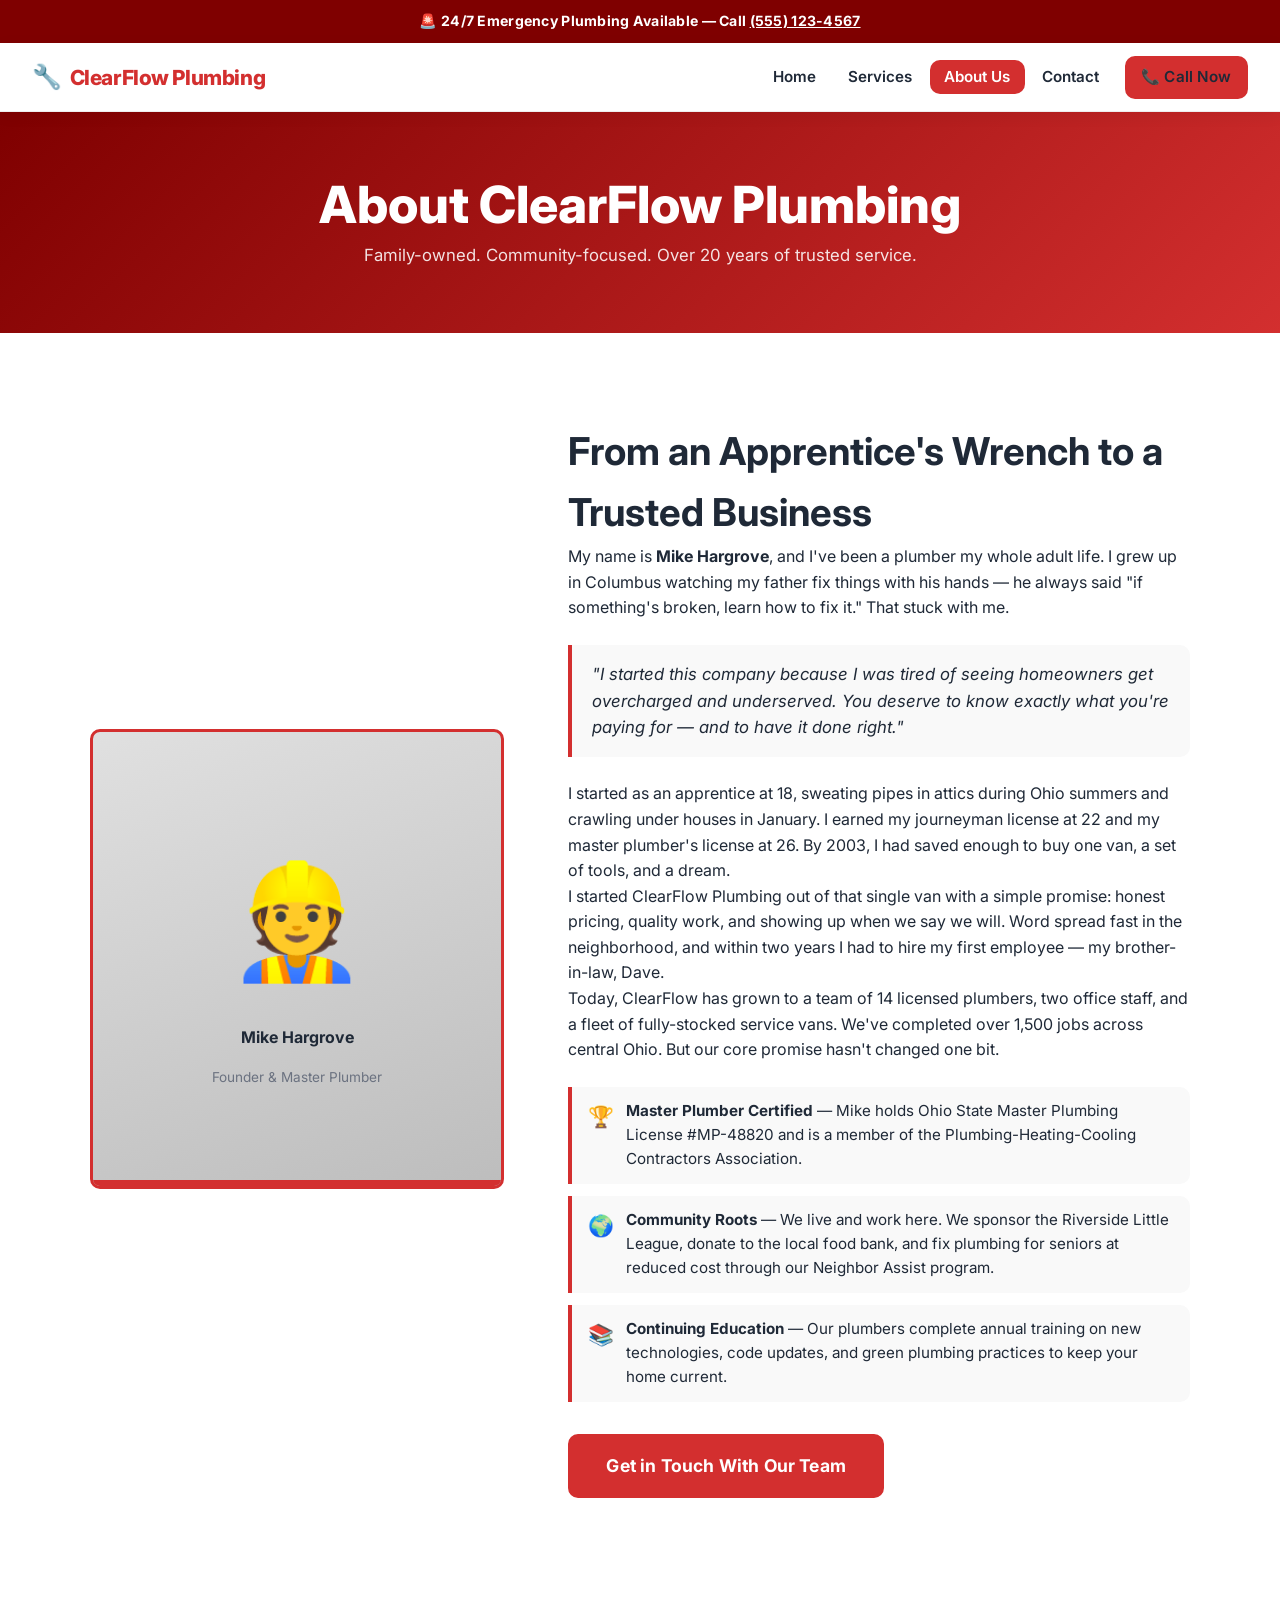
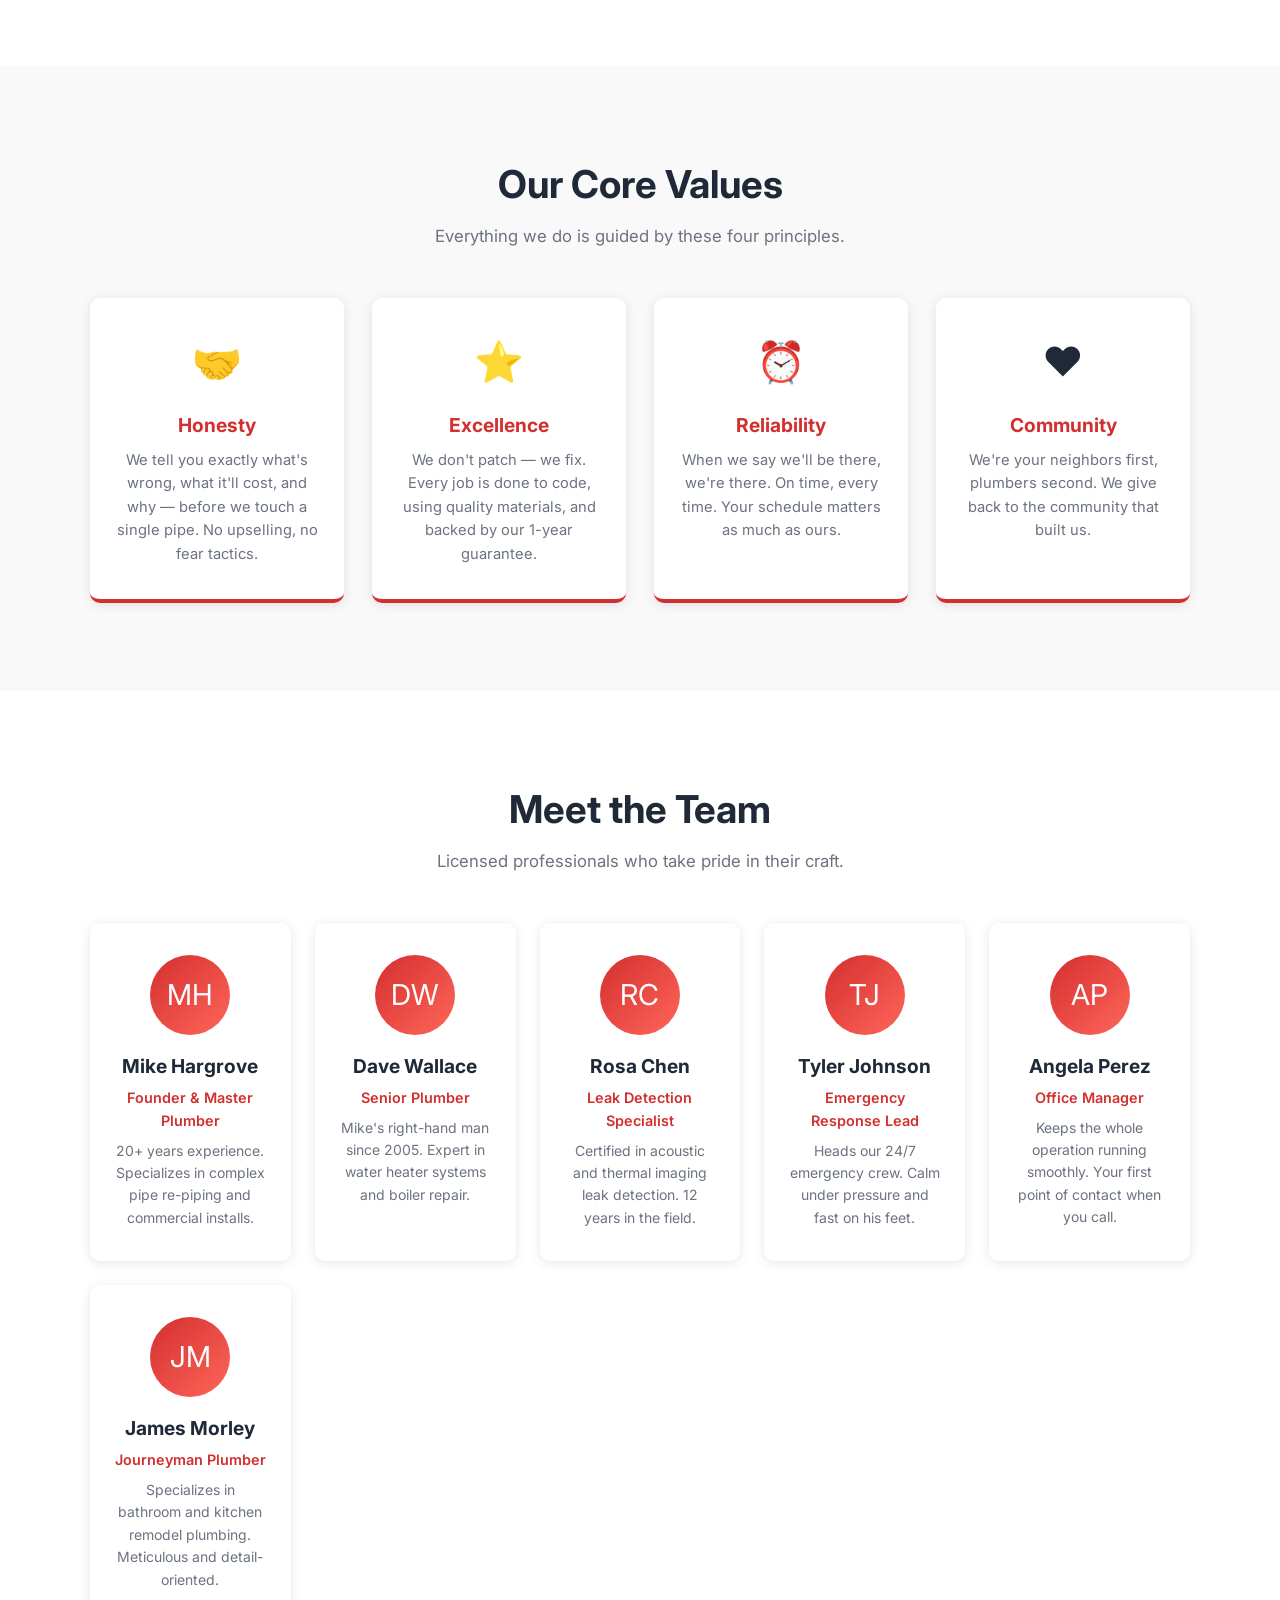
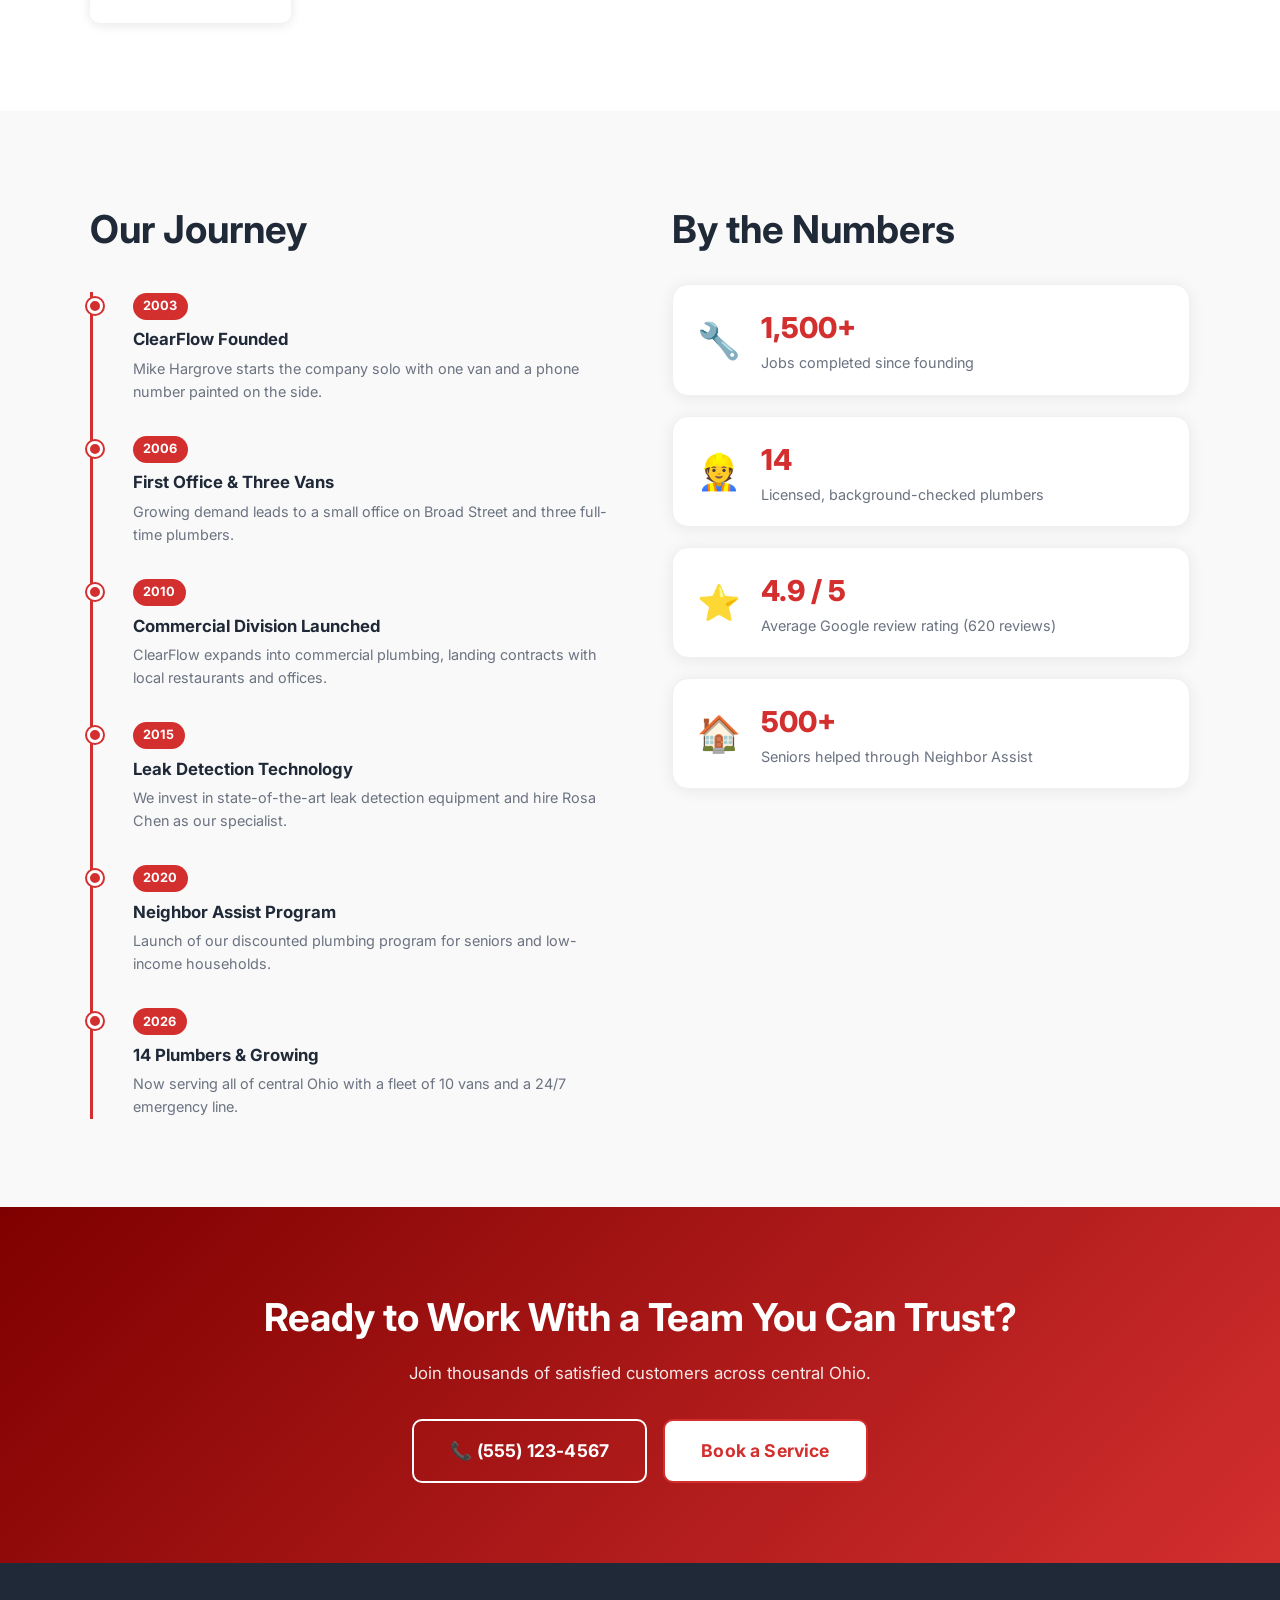
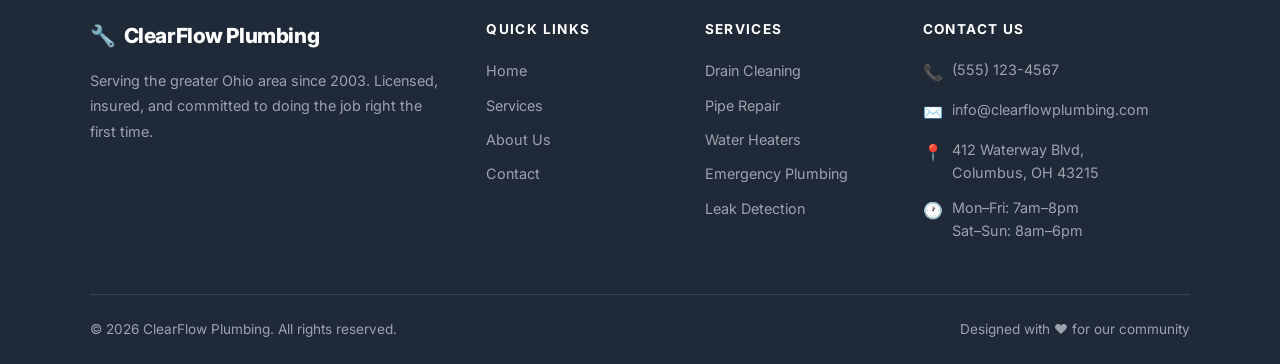
==== commit d2f20369: "update" ====
--- a/about.html
+++ b/about.html
@@ -168,7 +168,7 @@
 
         <p>I started ClearFlow Plumbing out of that single van with a simple promise: honest pricing, quality work, and showing up when we say we will. Word spread fast in the neighborhood, and within two years I had to hire my first employee — my brother-in-law, Dave.</p>
 
-        <p>Today, ClearFlow has grown to a team of 14 licensed plumbers, two office staff, and a fleet of fully-stocked service vans. We've completed over 2,000 jobs across central Ohio. But our core promise hasn't changed one bit.</p>
+        <p>Today, ClearFlow has grown to a team of 14 licensed plumbers, two office staff, and a fleet of fully-stocked service vans. We've completed over 1,500 jobs across central Ohio. But our core promise hasn't changed one bit.</p>
 
         <div class="about-highlights">
           <div class="highlight-item">
@@ -312,7 +312,7 @@
           <div class="why-card" style="text-align:left;display:flex;align-items:center;gap:1.25rem;padding:1.25rem 1.5rem;">
             <span style="font-size:2.2rem;">🔧</span>
             <div>
-              <div style="font-size:1.8rem;font-weight:800;color:var(--red);">2,000+</div>
+              <div style="font-size:1.8rem;font-weight:800;color:var(--red);">1,500+</div>
               <div style="color:var(--gray);font-size:0.9rem;">Jobs completed since founding</div>
             </div>
           </div>
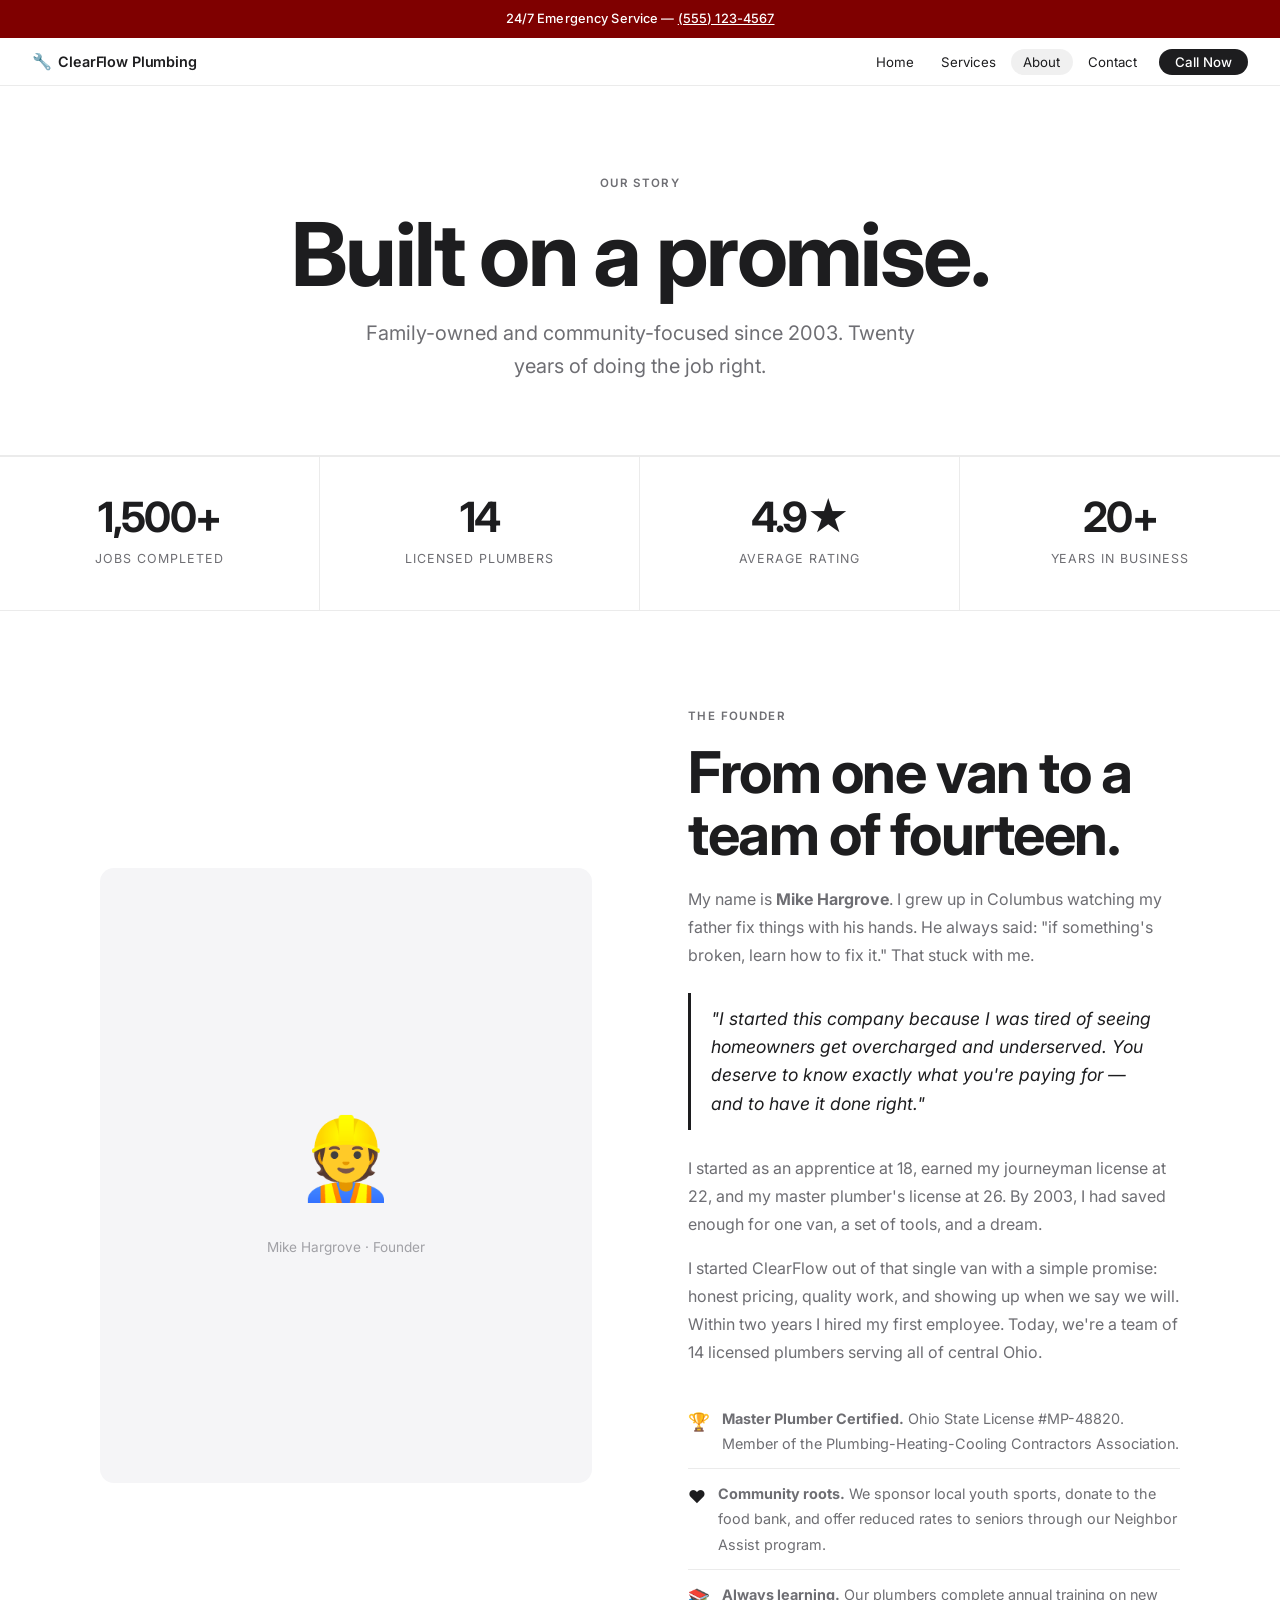
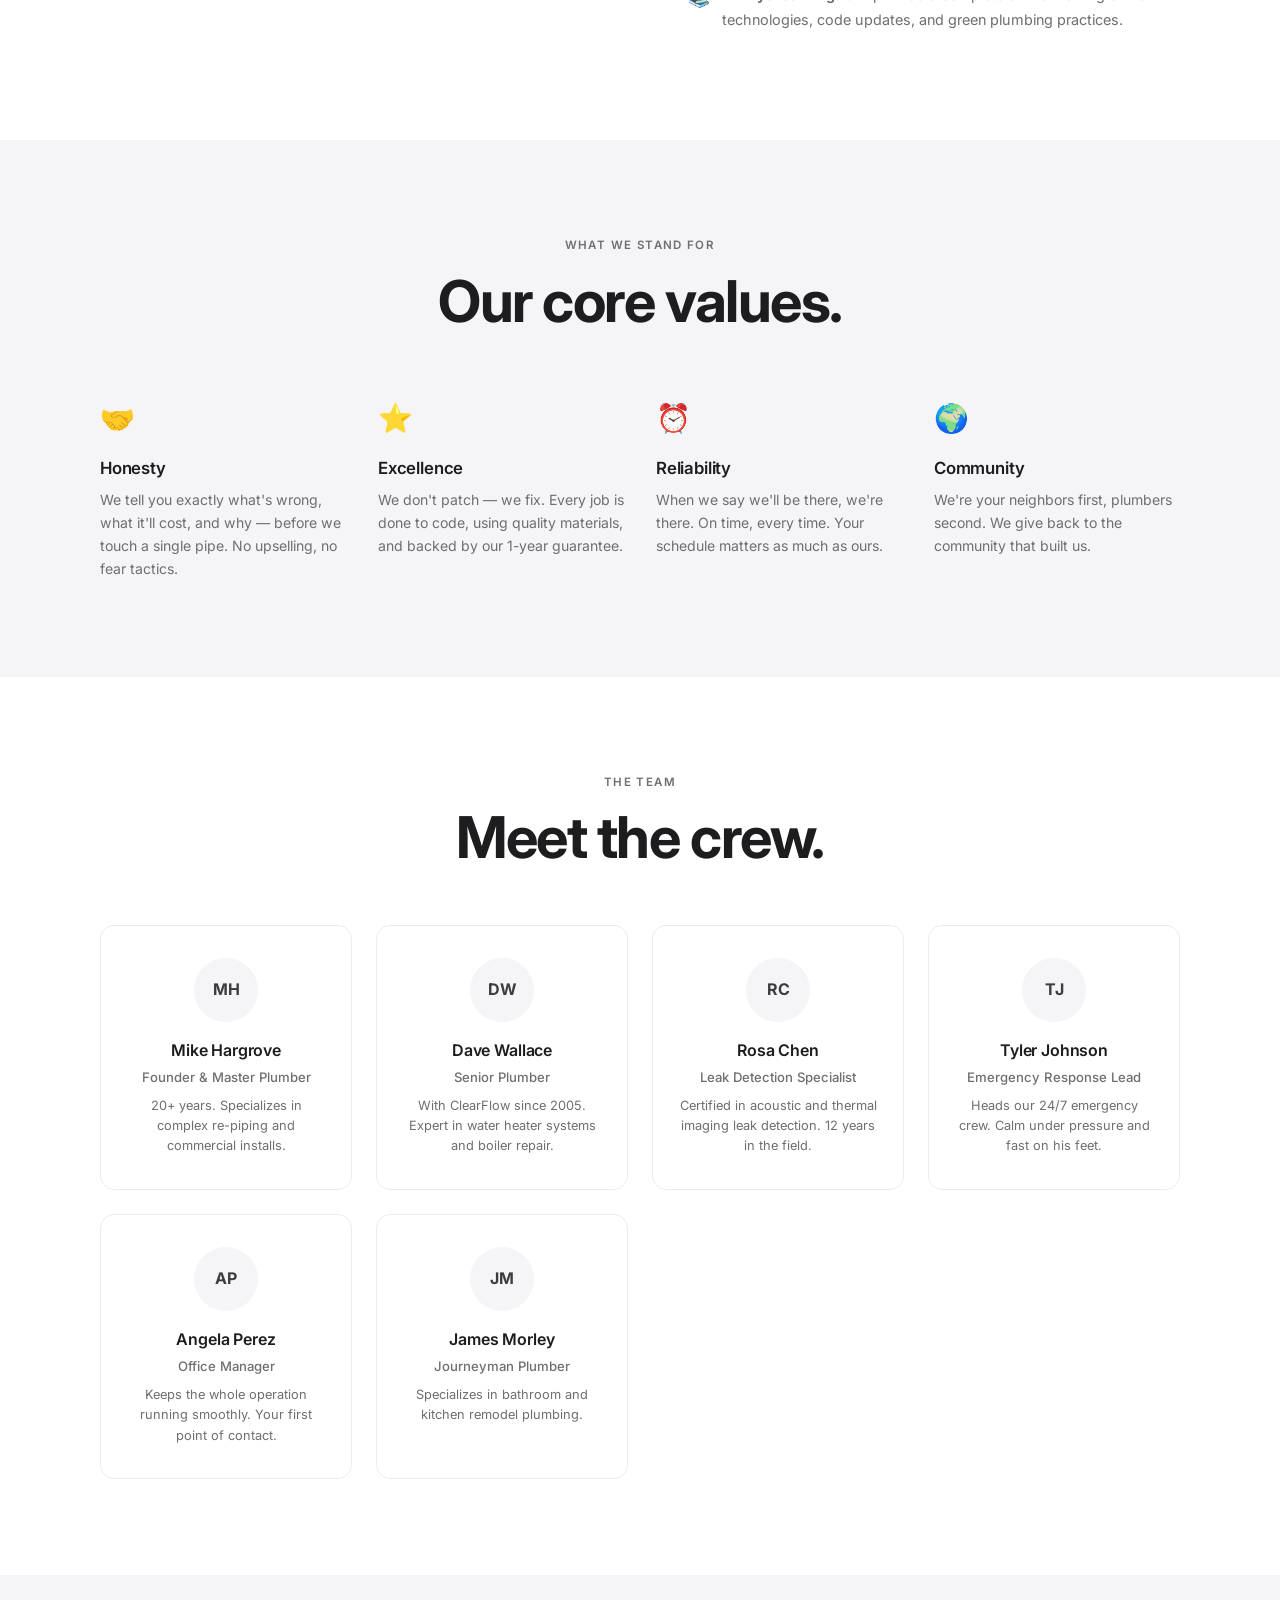
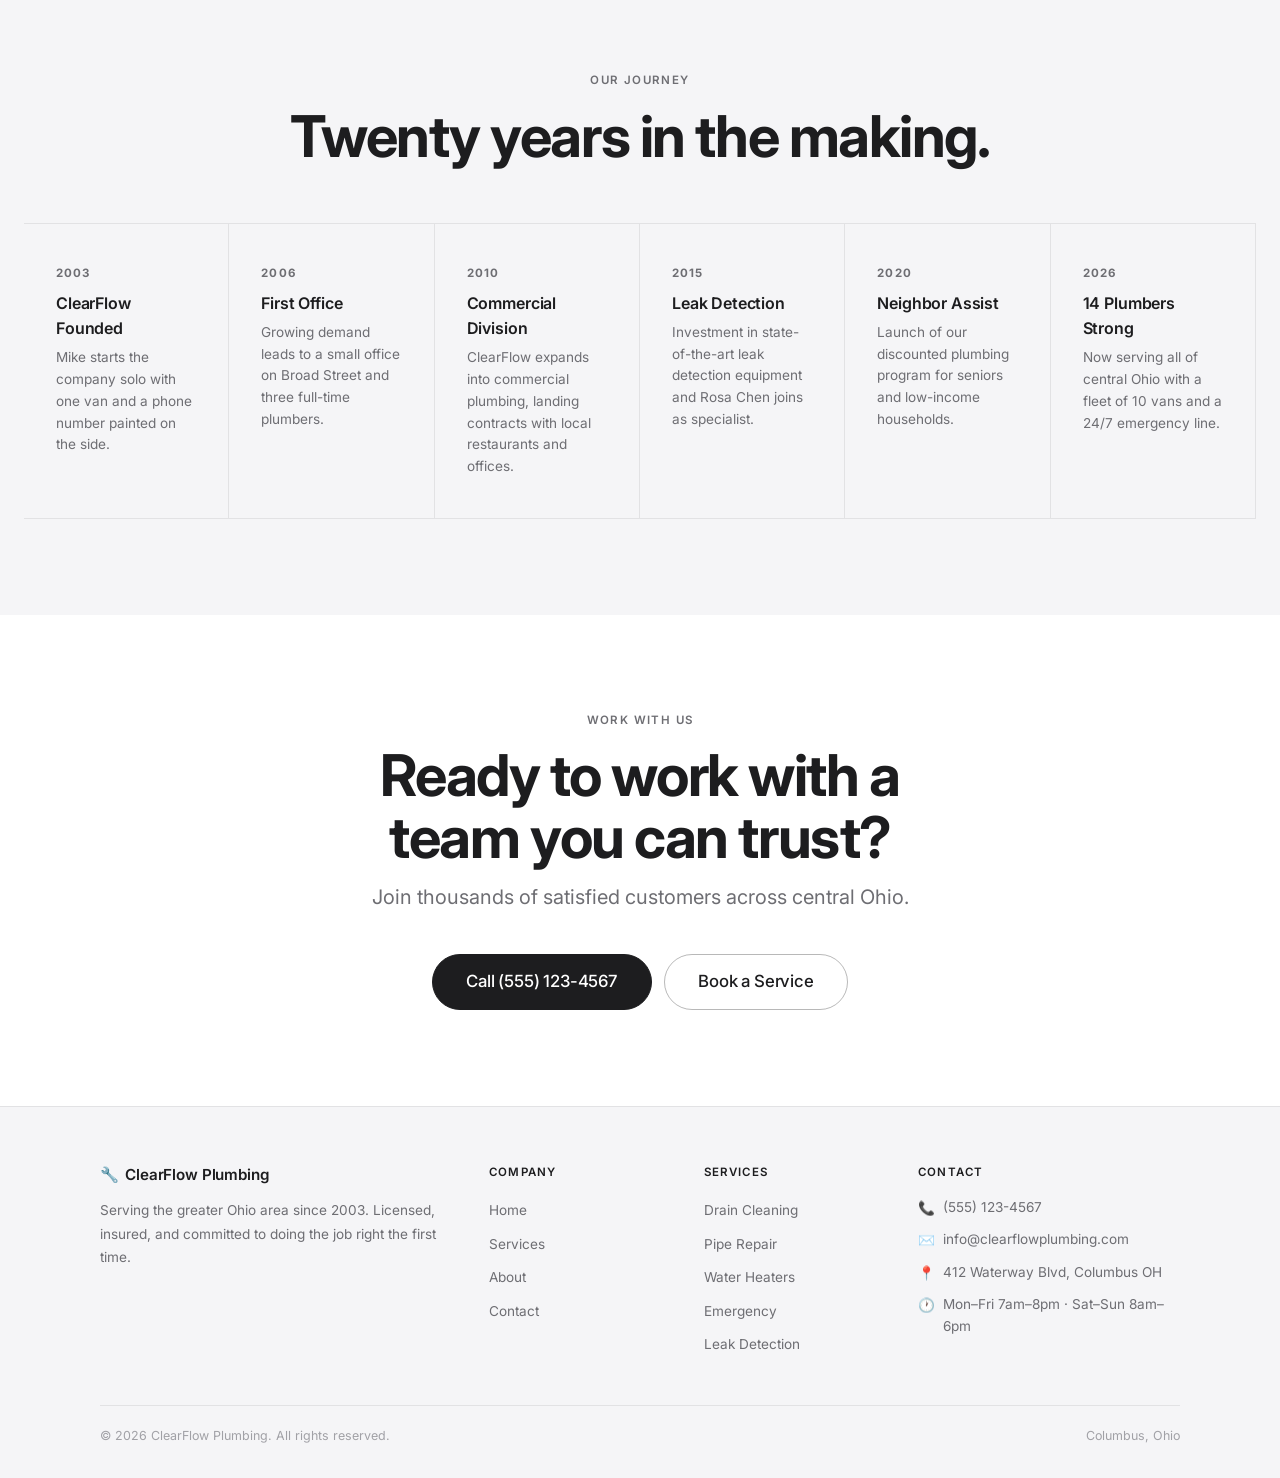
==== commit bca2447e: "apple" ====
--- a/about.html
+++ b/about.html
@@ -3,217 +3,179 @@
 <head>
   <meta charset="UTF-8" />
   <meta name="viewport" content="width=device-width, initial-scale=1.0" />
-  <title>About Us – ClearFlow Plumbing</title>
-  <meta name="description" content="Meet the team behind ClearFlow Plumbing. Family-owned and operated since 2003, serving Ohio with honest, expert plumbing service." />
+  <title>About – ClearFlow Plumbing</title>
+  <meta name="description" content="Family-owned since 2003. Meet Mike Hargrove and the ClearFlow team — 14 licensed plumbers serving central Ohio." />
   <link rel="stylesheet" href="css/style.css" />
   <style>
-    .fade-in { opacity: 0; transform: translateY(24px); transition: opacity 0.55s ease, transform 0.55s ease; }
-    .fade-in.visible { opacity: 1; transform: none; }
-
-    .owner-story {
+    /* Timeline */
+    .timeline {
       display: grid;
-      grid-template-columns: 1fr 1.5fr;
-      gap: 4rem;
-      align-items: center;
-      margin-bottom: 5rem;
-    }
-    .owner-photo {
-      background: linear-gradient(160deg, #e0e0e0 0%, #bdbdbd 100%);
-      border-radius: var(--radius);
-      height: 460px;
-      display: flex;
-      flex-direction: column;
-      align-items: center;
-      justify-content: center;
-      gap: 1rem;
-      border: 3px solid var(--red);
-      position: relative;
-      overflow: hidden;
-    }
-    .owner-photo::after {
-      content: '';
-      position: absolute;
-      bottom: 0; left: 0; right: 0;
-      height: 6px;
-      background: var(--red);
-    }
-    .owner-photo .photo-icon { font-size: 7rem; }
-    .owner-photo .photo-label {
-      font-size: 1rem;
+      grid-template-columns: repeat(auto-fit, minmax(200px, 1fr));
+      gap: 0;
+      border-top: 1px solid var(--gray-border);
+    }
+    .tl-item {
+      padding: 2.5rem 2rem;
+      border-right: 1px solid var(--gray-border);
+      border-bottom: 1px solid var(--gray-border);
+    }
+    .tl-year {
+      display: block;
+      font-size: 0.72rem;
       font-weight: 700;
-      color: var(--gray-dark);
-    }
-    .owner-photo .photo-sub {
-      font-size: 0.85rem;
+      text-transform: uppercase;
+      letter-spacing: 0.1em;
       color: var(--gray);
-    }
-
-    .owner-story-text blockquote {
-      border-left: 4px solid var(--red);
-      padding: 1rem 1.25rem;
-      background: var(--off-white);
-      border-radius: 0 var(--radius) var(--radius) 0;
-      font-style: italic;
-      color: var(--gray-dark);
-      margin: 1.5rem 0;
-      font-size: 1.05rem;
-    }
-
+      margin-bottom: 0.5rem;
+    }
+    .tl-item h3 { font-size: 1rem; margin-bottom: 0.35rem; }
+    .tl-item p  { font-size: 0.85rem; color: var(--gray); line-height: 1.6; }
+
+    /* Stat grid */
+    .about-stats {
+      display: grid;
+      grid-template-columns: repeat(4, 1fr);
+      border-top: 1px solid var(--gray-border);
+      border-bottom: 1px solid var(--gray-border);
+    }
+    .about-stat-cell {
+      padding: 2.5rem 1.5rem;
+      text-align: center;
+      border-right: 1px solid var(--gray-border);
+    }
+    .about-stat-cell:last-child { border-right: none; }
+    .about-stat-num {
+      display: block; font-size: 2.6rem; font-weight: 700;
+      letter-spacing: -0.04em; line-height: 1; margin-bottom: 0.4rem;
+    }
+    .about-stat-label { font-size: 0.78rem; color: var(--gray); text-transform: uppercase; letter-spacing: 0.08em; }
+
+    /* Values grid */
     .values-grid {
       display: grid;
       grid-template-columns: repeat(auto-fit, minmax(220px, 1fr));
-      gap: 1.75rem;
-    }
-    .value-card {
-      background: var(--white);
-      border-radius: var(--radius);
-      padding: 2rem 1.5rem;
-      text-align: center;
-      box-shadow: var(--shadow);
-      border-bottom: 4px solid var(--red);
-    }
-    .value-card .v-icon { font-size: 2.5rem; margin-bottom: 1rem; }
-    .value-card h3 { color: var(--red); margin-bottom: 0.5rem; }
-    .value-card p { color: var(--gray); font-size: 0.92rem; }
-
-    .timeline {
-      position: relative;
-      padding-left: 2.5rem;
-      border-left: 3px solid var(--red);
-      display: flex;
-      flex-direction: column;
       gap: 2rem;
     }
-    .timeline-item {
-      position: relative;
-    }
-    .timeline-item::before {
-      content: '';
-      position: absolute;
-      left: -2.85rem;
-      top: 0.35rem;
-      width: 16px;
-      height: 16px;
-      border-radius: 50%;
-      background: var(--red);
-      border: 3px solid var(--white);
-      box-shadow: 0 0 0 2px var(--red);
-    }
-    .timeline-year {
-      display: inline-block;
-      background: var(--red);
-      color: var(--white);
-      font-size: 0.8rem;
-      font-weight: 700;
-      padding: 0.2rem 0.65rem;
-      border-radius: 50px;
-      margin-bottom: 0.4rem;
-    }
-    .timeline-item h3 { font-size: 1.05rem; margin-bottom: 0.25rem; }
-    .timeline-item p { color: var(--gray); font-size: 0.9rem; }
-
-    @media (max-width: 780px) {
-      .owner-story { grid-template-columns: 1fr; }
-      .owner-photo { height: 260px; }
+    .value-item { padding: 0; }
+    .value-item .v-icon { font-size: 1.75rem; margin-bottom: 0.85rem; display: block; }
+    .value-item h3 { margin-bottom: 0.4rem; font-size: 1.05rem; }
+    .value-item p  { color: var(--gray); font-size: 0.88rem; line-height: 1.65; }
+
+    @media (max-width: 860px) {
+      .about-stats { grid-template-columns: repeat(2, 1fr); }
+      .about-stat-cell:nth-child(2) { border-right: none; }
+    }
+    @media (max-width: 540px) {
+      .about-stats { grid-template-columns: repeat(2, 1fr); }
+      .timeline { grid-template-columns: 1fr; }
+      .tl-item { border-right: none; }
     }
   </style>
 </head>
 <body>
 
 <div class="emergency-strip">
-  🚨 24/7 Emergency Plumbing Available — Call <a href="tel:+15551234567">(555) 123-4567</a>
+  24/7 Emergency Service — <a href="tel:+15551234567">(555) 123-4567</a>
 </div>
 
 <nav class="navbar">
-  <a href="index.html" class="nav-brand">
-    <span class="brand-icon">🔧</span>
-    ClearFlow Plumbing
-  </a>
-  <button class="hamburger" aria-label="Toggle menu">
-    <span></span><span></span><span></span>
-  </button>
+  <a href="index.html" class="nav-brand"><span class="brand-icon">🔧</span> ClearFlow Plumbing</a>
+  <button class="hamburger" aria-label="Toggle menu"><span></span><span></span><span></span></button>
   <ul class="nav-links">
     <li><a href="index.html">Home</a></li>
     <li><a href="services.html">Services</a></li>
-    <li><a href="about.html">About Us</a></li>
+    <li><a href="about.html">About</a></li>
     <li><a href="contact.html">Contact</a></li>
-    <li><a href="tel:+15551234567" class="btn btn-primary">📞 Call Now</a></li>
+    <li><a href="tel:+15551234567" class="nav-cta">Call Now</a></li>
   </ul>
 </nav>
 
-<!-- Page Hero -->
+<!-- PAGE HERO -->
 <section class="page-hero">
-  <div class="container">
-    <h1>About ClearFlow Plumbing</h1>
-    <p>Family-owned. Community-focused. Over 20 years of trusted service.</p>
-  </div>
-</section>
-
-<!-- Owner Story -->
+  <span class="eyebrow">Our Story</span>
+  <h1>Built on a promise.</h1>
+  <p class="subhead subhead-center">Family-owned and community-focused since 2003. Twenty years of doing the job right.</p>
+</section>
+
+<!-- STATS -->
+<div class="about-stats container-wide fade-in">
+  <div class="about-stat-cell">
+    <span class="about-stat-num">1,500+</span>
+    <span class="about-stat-label">Jobs Completed</span>
+  </div>
+  <div class="about-stat-cell">
+    <span class="about-stat-num">14</span>
+    <span class="about-stat-label">Licensed Plumbers</span>
+  </div>
+  <div class="about-stat-cell">
+    <span class="about-stat-num">4.9★</span>
+    <span class="about-stat-label">Average Rating</span>
+  </div>
+  <div class="about-stat-cell">
+    <span class="about-stat-num">20+</span>
+    <span class="about-stat-label">Years in Business</span>
+  </div>
+</div>
+
+<!-- OWNER STORY -->
 <section class="section">
   <div class="container">
-    <div class="owner-story fade-in">
-      <div class="owner-photo">
-        <div class="photo-icon">👷</div>
-        <div class="photo-label">Mike Hargrove</div>
-        <div class="photo-sub">Founder &amp; Master Plumber</div>
-      </div>
-      <div class="owner-story-text">
-        <h2>From an Apprentice's Wrench to a Trusted Business</h2>
-        <p>My name is <strong>Mike Hargrove</strong>, and I've been a plumber my whole adult life. I grew up in Columbus watching my father fix things with his hands — he always said "if something's broken, learn how to fix it." That stuck with me.</p>
-
+    <div class="about-split fade-in">
+      <div class="about-visual">
+        <div class="about-visual-icon">👷</div>
+        <span>Mike Hargrove · Founder</span>
+      </div>
+      <div class="about-content">
+        <span class="eyebrow">The Founder</span>
+        <h2>From one van to a team of fourteen.</h2>
+        <p>My name is <strong>Mike Hargrove</strong>. I grew up in Columbus watching my father fix things with his hands. He always said: "if something's broken, learn how to fix it." That stuck with me.</p>
         <blockquote>"I started this company because I was tired of seeing homeowners get overcharged and underserved. You deserve to know exactly what you're paying for — and to have it done right."</blockquote>
-
-        <p>I started as an apprentice at 18, sweating pipes in attics during Ohio summers and crawling under houses in January. I earned my journeyman license at 22 and my master plumber's license at 26. By 2003, I had saved enough to buy one van, a set of tools, and a dream.</p>
-
-        <p>I started ClearFlow Plumbing out of that single van with a simple promise: honest pricing, quality work, and showing up when we say we will. Word spread fast in the neighborhood, and within two years I had to hire my first employee — my brother-in-law, Dave.</p>
-
-        <p>Today, ClearFlow has grown to a team of 14 licensed plumbers, two office staff, and a fleet of fully-stocked service vans. We've completed over 1,500 jobs across central Ohio. But our core promise hasn't changed one bit.</p>
-
-        <div class="about-highlights">
+        <p>I started as an apprentice at 18, earned my journeyman license at 22, and my master plumber's license at 26. By 2003, I had saved enough for one van, a set of tools, and a dream.</p>
+        <p>I started ClearFlow out of that single van with a simple promise: honest pricing, quality work, and showing up when we say we will. Within two years I hired my first employee. Today, we're a team of 14 licensed plumbers serving all of central Ohio.</p>
+        <div class="about-highlights" style="margin-top:1.75rem;">
           <div class="highlight-item">
             <span class="hi-icon">🏆</span>
-            <p><strong>Master Plumber Certified</strong> — Mike holds Ohio State Master Plumbing License #MP-48820 and is a member of the Plumbing-Heating-Cooling Contractors Association.</p>
+            <p><strong>Master Plumber Certified.</strong> Ohio State License #MP-48820. Member of the Plumbing-Heating-Cooling Contractors Association.</p>
           </div>
           <div class="highlight-item">
-            <span class="hi-icon">🌍</span>
-            <p><strong>Community Roots</strong> — We live and work here. We sponsor the Riverside Little League, donate to the local food bank, and fix plumbing for seniors at reduced cost through our Neighbor Assist program.</p>
+            <span class="hi-icon">❤️</span>
+            <p><strong>Community roots.</strong> We sponsor local youth sports, donate to the food bank, and offer reduced rates to seniors through our Neighbor Assist program.</p>
           </div>
           <div class="highlight-item">
             <span class="hi-icon">📚</span>
-            <p><strong>Continuing Education</strong> — Our plumbers complete annual training on new technologies, code updates, and green plumbing practices to keep your home current.</p>
+            <p><strong>Always learning.</strong> Our plumbers complete annual training on new technologies, code updates, and green plumbing practices.</p>
           </div>
         </div>
-
-        <a href="contact.html" class="btn btn-primary btn-lg">Get in Touch With Our Team</a>
-      </div>
-    </div>
-  </div>
-</section>
-
-<!-- Our Values -->
-<section class="section section-alt">
-  <div class="container">
-    <h2 class="section-title">Our Core Values</h2>
-    <p class="section-subtitle">Everything we do is guided by these four principles.</p>
+      </div>
+    </div>
+  </div>
+</section>
+
+<!-- VALUES -->
+<section class="section section-gray">
+  <div class="container fade-in">
+    <div style="text-align:center;margin-bottom:4rem;">
+      <span class="eyebrow">What We Stand For</span>
+      <h2>Our core values.</h2>
+    </div>
     <div class="values-grid">
-      <div class="value-card fade-in">
-        <div class="v-icon">🤝</div>
+      <div class="value-item">
+        <span class="v-icon">🤝</span>
         <h3>Honesty</h3>
         <p>We tell you exactly what's wrong, what it'll cost, and why — before we touch a single pipe. No upselling, no fear tactics.</p>
       </div>
-      <div class="value-card fade-in">
-        <div class="v-icon">⭐</div>
+      <div class="value-item">
+        <span class="v-icon">⭐</span>
         <h3>Excellence</h3>
         <p>We don't patch — we fix. Every job is done to code, using quality materials, and backed by our 1-year guarantee.</p>
       </div>
-      <div class="value-card fade-in">
-        <div class="v-icon">⏰</div>
+      <div class="value-item">
+        <span class="v-icon">⏰</span>
         <h3>Reliability</h3>
         <p>When we say we'll be there, we're there. On time, every time. Your schedule matters as much as ours.</p>
       </div>
-      <div class="value-card fade-in">
-        <div class="v-icon">❤️</div>
+      <div class="value-item">
+        <span class="v-icon">🌍</span>
         <h3>Community</h3>
         <p>We're your neighbors first, plumbers second. We give back to the community that built us.</p>
       </div>
@@ -221,141 +183,110 @@
   </div>
 </section>
 
-<!-- Team -->
+<!-- TEAM -->
 <section class="section">
-  <div class="container">
-    <h2 class="section-title">Meet the Team</h2>
-    <p class="section-subtitle">Licensed professionals who take pride in their craft.</p>
+  <div class="container fade-in">
+    <div style="text-align:center;margin-bottom:3.5rem;">
+      <span class="eyebrow">The Team</span>
+      <h2>Meet the crew.</h2>
+    </div>
     <div class="team-grid">
-      <div class="team-card fade-in">
+      <div class="team-card">
         <div class="team-avatar">MH</div>
         <h3>Mike Hargrove</h3>
-        <div class="role">Founder &amp; Master Plumber</div>
-        <p>20+ years experience. Specializes in complex pipe re-piping and commercial installs.</p>
-      </div>
-      <div class="team-card fade-in">
+        <div class="role">Founder & Master Plumber</div>
+        <p>20+ years. Specializes in complex re-piping and commercial installs.</p>
+      </div>
+      <div class="team-card">
         <div class="team-avatar">DW</div>
         <h3>Dave Wallace</h3>
         <div class="role">Senior Plumber</div>
-        <p>Mike's right-hand man since 2005. Expert in water heater systems and boiler repair.</p>
-      </div>
-      <div class="team-card fade-in">
+        <p>With ClearFlow since 2005. Expert in water heater systems and boiler repair.</p>
+      </div>
+      <div class="team-card">
         <div class="team-avatar">RC</div>
         <h3>Rosa Chen</h3>
         <div class="role">Leak Detection Specialist</div>
         <p>Certified in acoustic and thermal imaging leak detection. 12 years in the field.</p>
       </div>
-      <div class="team-card fade-in">
+      <div class="team-card">
         <div class="team-avatar">TJ</div>
         <h3>Tyler Johnson</h3>
         <div class="role">Emergency Response Lead</div>
         <p>Heads our 24/7 emergency crew. Calm under pressure and fast on his feet.</p>
       </div>
-      <div class="team-card fade-in">
+      <div class="team-card">
         <div class="team-avatar">AP</div>
         <h3>Angela Perez</h3>
         <div class="role">Office Manager</div>
-        <p>Keeps the whole operation running smoothly. Your first point of contact when you call.</p>
-      </div>
-      <div class="team-card fade-in">
+        <p>Keeps the whole operation running smoothly. Your first point of contact.</p>
+      </div>
+      <div class="team-card">
         <div class="team-avatar">JM</div>
         <h3>James Morley</h3>
         <div class="role">Journeyman Plumber</div>
-        <p>Specializes in bathroom and kitchen remodel plumbing. Meticulous and detail-oriented.</p>
-      </div>
-    </div>
-  </div>
-</section>
-
-<!-- Company Timeline -->
-<section class="section section-alt">
-  <div class="container">
-    <div style="display:grid;grid-template-columns:1fr 1fr;gap:4rem;align-items:start;">
-      <div class="fade-in">
-        <h2 style="margin-bottom:2rem;">Our Journey</h2>
-        <div class="timeline">
-          <div class="timeline-item">
-            <span class="timeline-year">2003</span>
-            <h3>ClearFlow Founded</h3>
-            <p>Mike Hargrove starts the company solo with one van and a phone number painted on the side.</p>
-          </div>
-          <div class="timeline-item">
-            <span class="timeline-year">2006</span>
-            <h3>First Office &amp; Three Vans</h3>
-            <p>Growing demand leads to a small office on Broad Street and three full-time plumbers.</p>
-          </div>
-          <div class="timeline-item">
-            <span class="timeline-year">2010</span>
-            <h3>Commercial Division Launched</h3>
-            <p>ClearFlow expands into commercial plumbing, landing contracts with local restaurants and offices.</p>
-          </div>
-          <div class="timeline-item">
-            <span class="timeline-year">2015</span>
-            <h3>Leak Detection Technology</h3>
-            <p>We invest in state-of-the-art leak detection equipment and hire Rosa Chen as our specialist.</p>
-          </div>
-          <div class="timeline-item">
-            <span class="timeline-year">2020</span>
-            <h3>Neighbor Assist Program</h3>
-            <p>Launch of our discounted plumbing program for seniors and low-income households.</p>
-          </div>
-          <div class="timeline-item">
-            <span class="timeline-year">2026</span>
-            <h3>14 Plumbers &amp; Growing</h3>
-            <p>Now serving all of central Ohio with a fleet of 10 vans and a 24/7 emergency line.</p>
-          </div>
-        </div>
-      </div>
-      <div class="fade-in">
-        <h2 style="margin-bottom:1.5rem;">By the Numbers</h2>
-        <div style="display:flex;flex-direction:column;gap:1.25rem;">
-          <div class="why-card" style="text-align:left;display:flex;align-items:center;gap:1.25rem;padding:1.25rem 1.5rem;">
-            <span style="font-size:2.2rem;">🔧</span>
-            <div>
-              <div style="font-size:1.8rem;font-weight:800;color:var(--red);">1,500+</div>
-              <div style="color:var(--gray);font-size:0.9rem;">Jobs completed since founding</div>
-            </div>
-          </div>
-          <div class="why-card" style="text-align:left;display:flex;align-items:center;gap:1.25rem;padding:1.25rem 1.5rem;">
-            <span style="font-size:2.2rem;">👷</span>
-            <div>
-              <div style="font-size:1.8rem;font-weight:800;color:var(--red);">14</div>
-              <div style="color:var(--gray);font-size:0.9rem;">Licensed, background-checked plumbers</div>
-            </div>
-          </div>
-          <div class="why-card" style="text-align:left;display:flex;align-items:center;gap:1.25rem;padding:1.25rem 1.5rem;">
-            <span style="font-size:2.2rem;">⭐</span>
-            <div>
-              <div style="font-size:1.8rem;font-weight:800;color:var(--red);">4.9 / 5</div>
-              <div style="color:var(--gray);font-size:0.9rem;">Average Google review rating (620 reviews)</div>
-            </div>
-          </div>
-          <div class="why-card" style="text-align:left;display:flex;align-items:center;gap:1.25rem;padding:1.25rem 1.5rem;">
-            <span style="font-size:2.2rem;">🏠</span>
-            <div>
-              <div style="font-size:1.8rem;font-weight:800;color:var(--red);">500+</div>
-              <div style="color:var(--gray);font-size:0.9rem;">Seniors helped through Neighbor Assist</div>
-            </div>
-          </div>
-        </div>
-      </div>
-    </div>
-  </div>
-</section>
-
-<!-- CTA Banner -->
-<section class="cta-banner">
-  <div class="container">
-    <h2>Ready to Work With a Team You Can Trust?</h2>
-    <p>Join thousands of satisfied customers across central Ohio.</p>
-    <div class="cta-buttons">
-      <a href="tel:+15551234567" class="btn btn-outline btn-lg">📞 (555) 123-4567</a>
-      <a href="contact.html" class="btn btn-primary btn-lg" style="background:#fff;color:var(--red);">Book a Service</a>
-    </div>
-  </div>
-</section>
-
-<!-- Footer -->
+        <p>Specializes in bathroom and kitchen remodel plumbing.</p>
+      </div>
+    </div>
+  </div>
+</section>
+
+<!-- TIMELINE -->
+<section class="section section-gray">
+  <div class="container" style="margin-bottom:3rem;">
+    <div class="fade-in" style="text-align:center;margin-bottom:3.5rem;">
+      <span class="eyebrow">Our Journey</span>
+      <h2>Twenty years in the making.</h2>
+    </div>
+  </div>
+  <div class="timeline container-wide fade-in">
+    <div class="tl-item">
+      <span class="tl-year">2003</span>
+      <h3>ClearFlow Founded</h3>
+      <p>Mike starts the company solo with one van and a phone number painted on the side.</p>
+    </div>
+    <div class="tl-item">
+      <span class="tl-year">2006</span>
+      <h3>First Office</h3>
+      <p>Growing demand leads to a small office on Broad Street and three full-time plumbers.</p>
+    </div>
+    <div class="tl-item">
+      <span class="tl-year">2010</span>
+      <h3>Commercial Division</h3>
+      <p>ClearFlow expands into commercial plumbing, landing contracts with local restaurants and offices.</p>
+    </div>
+    <div class="tl-item">
+      <span class="tl-year">2015</span>
+      <h3>Leak Detection</h3>
+      <p>Investment in state-of-the-art leak detection equipment and Rosa Chen joins as specialist.</p>
+    </div>
+    <div class="tl-item">
+      <span class="tl-year">2020</span>
+      <h3>Neighbor Assist</h3>
+      <p>Launch of our discounted plumbing program for seniors and low-income households.</p>
+    </div>
+    <div class="tl-item">
+      <span class="tl-year">2026</span>
+      <h3>14 Plumbers Strong</h3>
+      <p>Now serving all of central Ohio with a fleet of 10 vans and a 24/7 emergency line.</p>
+    </div>
+  </div>
+</section>
+
+<!-- CTA -->
+<section class="section" style="text-align:center;">
+  <div class="container-narrow fade-in">
+    <span class="eyebrow">Work With Us</span>
+    <h2>Ready to work with a team you can trust?</h2>
+    <p class="subhead subhead-center" style="margin-top:0.75rem;margin-bottom:2.5rem;">Join thousands of satisfied customers across central Ohio.</p>
+    <div style="display:flex;gap:0.75rem;justify-content:center;flex-wrap:wrap;">
+      <a href="tel:+15551234567" class="btn btn-black btn-lg">Call (555) 123-4567</a>
+      <a href="contact.html" class="btn btn-outline btn-lg">Book a Service</a>
+    </div>
+  </div>
+</section>
+
+<!-- FOOTER -->
 <footer>
   <div class="footer-grid">
     <div class="footer-brand">
@@ -363,11 +294,11 @@
       <p>Serving the greater Ohio area since 2003. Licensed, insured, and committed to doing the job right the first time.</p>
     </div>
     <div>
-      <h4>Quick Links</h4>
+      <h4>Company</h4>
       <ul>
         <li><a href="index.html">Home</a></li>
         <li><a href="services.html">Services</a></li>
-        <li><a href="about.html">About Us</a></li>
+        <li><a href="about.html">About</a></li>
         <li><a href="contact.html">Contact</a></li>
       </ul>
     </div>
@@ -377,21 +308,21 @@
         <li><a href="services.html">Drain Cleaning</a></li>
         <li><a href="services.html">Pipe Repair</a></li>
         <li><a href="services.html">Water Heaters</a></li>
-        <li><a href="services.html">Emergency Plumbing</a></li>
+        <li><a href="services.html">Emergency</a></li>
         <li><a href="services.html">Leak Detection</a></li>
       </ul>
     </div>
     <div>
-      <h4>Contact Us</h4>
+      <h4>Contact</h4>
       <div class="footer-contact-item"><span class="fc-icon">📞</span> (555) 123-4567</div>
       <div class="footer-contact-item"><span class="fc-icon">✉️</span> info@clearflowplumbing.com</div>
-      <div class="footer-contact-item"><span class="fc-icon">📍</span> 412 Waterway Blvd,<br>Columbus, OH 43215</div>
-      <div class="footer-contact-item"><span class="fc-icon">🕐</span> Mon–Fri: 7am–8pm<br>Sat–Sun: 8am–6pm</div>
+      <div class="footer-contact-item"><span class="fc-icon">📍</span> 412 Waterway Blvd, Columbus OH</div>
+      <div class="footer-contact-item"><span class="fc-icon">🕐</span> Mon–Fri 7am–8pm · Sat–Sun 8am–6pm</div>
     </div>
   </div>
   <div class="footer-bottom">
-    <span>&copy; 2026 ClearFlow Plumbing. All rights reserved.</span>
-    <span>Designed with ❤️ for our community</span>
+    <span>© 2026 ClearFlow Plumbing. All rights reserved.</span>
+    <span>Columbus, Ohio</span>
   </div>
 </footer>
 
--- a/css/style.css
+++ b/css/style.css
@@ -1,664 +1,520 @@
-@import url('https://fonts.googleapis.com/css2?family=Inter:wght@400;500;600;700;800;900&display=swap');
+@import url('https://fonts.googleapis.com/css2?family=Inter:ital,wght@0,300;0,400;0,500;0,600;0,700;0,800;0,900;1,400&display=swap');
 
 /* ===== RESET & BASE ===== */
-*, *::before, *::after {
-  box-sizing: border-box;
-  margin: 0;
-  padding: 0;
-}
+*, *::before, *::after { box-sizing: border-box; margin: 0; padding: 0; }
 
 :root {
-  --red:        #d32f2f;
-  --red-dark:   #7f0000;
-  --red-mid:    #9a0007;
-  --red-light:  #ff6659;
-  --white:      #ffffff;
-  --off-white:  #f9f9f9;
-  --gray-light: #f1f1f1;
-  --gray:       #6b7280;
-  --gray-dark:  #1f2937;
-  --shadow:     0 2px 12px rgba(0,0,0,0.10);
-  --shadow-lg:  0 8px 32px rgba(0,0,0,0.14);
-  --radius:     10px;
-  --radius-lg:  16px;
-  --transition: 0.25s ease;
+  --black:       #1d1d1f;
+  --black-soft:  #2d2d2f;
+  --gray-dark:   #3d3d3f;
+  --gray:        #6e6e73;
+  --gray-light:  #a1a1a6;
+  --gray-bg:     #f5f5f7;
+  --gray-border: rgba(0,0,0,0.08);
+  --white:       #ffffff;
+  --red:         #c92222;
+  --red-dark:    #7f0000;
+  --transition:  0.3s ease;
+  --radius:      14px;
+  --radius-pill: 980px;
 }
 
 html { scroll-behavior: smooth; }
 
 body {
-  font-family: 'Inter', 'Segoe UI', Arial, sans-serif;
-  color: var(--gray-dark);
+  font-family: -apple-system, BlinkMacSystemFont, 'Inter', 'Helvetica Neue', Arial, sans-serif;
+  color: var(--black);
   background: var(--white);
   line-height: 1.6;
+  -webkit-font-smoothing: antialiased;
+  -moz-osx-font-smoothing: grayscale;
 }
 
 img { max-width: 100%; display: block; }
-a  { text-decoration: none; color: inherit; }
+a   { text-decoration: none; color: inherit; }
 
 /* ===== TYPOGRAPHY ===== */
-h1 { font-size: clamp(2rem, 5vw, 3.2rem); font-weight: 800; line-height: 1.15; }
-h2 { font-size: clamp(1.6rem, 3.5vw, 2.4rem); font-weight: 700; }
-h3 { font-size: 1.2rem; font-weight: 700; }
+h1 { font-size: clamp(2.8rem, 7vw, 5.5rem); font-weight: 700; line-height: 1.05; letter-spacing: -0.03em; }
+h2 { font-size: clamp(2rem, 5vw, 3.6rem); font-weight: 700; line-height: 1.07; letter-spacing: -0.025em; }
+h3 { font-size: 1.25rem; font-weight: 600; letter-spacing: -0.01em; }
 p  { font-size: 1rem; }
 
-.section-title    { text-align: center; margin-bottom: 0.5rem; }
-.section-subtitle { text-align: center; color: var(--gray); margin-bottom: 3rem; font-size: 1.05rem; }
+.eyebrow {
+  display: block;
+  font-size: 0.72rem;
+  font-weight: 600;
+  text-transform: uppercase;
+  letter-spacing: 0.12em;
+  color: var(--gray);
+  margin-bottom: 1rem;
+}
+.eyebrow-red { color: var(--red); }
+
+.headline-center  { text-align: center; }
+.subhead {
+  color: var(--gray);
+  font-size: 1.25rem;
+  line-height: 1.65;
+  font-weight: 400;
+}
+.subhead-center { text-align: center; max-width: 600px; margin-left: auto; margin-right: auto; }
+.subhead-white  { color: rgba(255,255,255,0.72); }
+.intro-group    { margin-bottom: 4rem; }
 
 /* ===== BUTTONS ===== */
 .btn {
-  display: inline-block;
-  padding: 0.75rem 1.75rem;
-  border-radius: var(--radius);
-  font-size: 1rem;
-  font-weight: 700;
+  display: inline-flex;
+  align-items: center;
+  gap: 0.4rem;
+  padding: 0.6rem 1.5rem;
+  border-radius: var(--radius-pill);
+  font-size: 0.9rem;
+  font-weight: 500;
   cursor: pointer;
-  border: 2px solid transparent;
-  transition: background var(--transition), color var(--transition),
-              transform var(--transition), box-shadow var(--transition),
-              border-color var(--transition);
-  letter-spacing: 0.01em;
-}
-.btn:hover  { transform: translateY(-2px); }
-.btn:active { transform: translateY(0); }
-
-.btn-primary {
+  border: 1.5px solid transparent;
+  transition: opacity var(--transition), background var(--transition),
+              color var(--transition), transform var(--transition);
+  letter-spacing: -0.01em;
+  white-space: nowrap;
+  font-family: inherit;
+}
+.btn:active { transform: scale(0.98); }
+
+.btn-black {
+  background: var(--black);
+  color: var(--white);
+  border-color: var(--black);
+}
+.btn-black:hover { opacity: 0.78; }
+
+.btn-outline {
+  background: transparent;
+  color: var(--black);
+  border-color: rgba(0,0,0,0.28);
+}
+.btn-outline:hover { background: var(--black); color: var(--white); border-color: var(--black); }
+
+.btn-outline-white {
+  background: transparent;
+  color: var(--white);
+  border-color: rgba(255,255,255,0.45);
+}
+.btn-outline-white:hover { background: rgba(255,255,255,0.12); border-color: rgba(255,255,255,0.7); }
+
+.btn-red {
   background: var(--red);
   color: var(--white);
   border-color: var(--red);
 }
-.btn-primary:hover {
-  background: var(--red-mid);
-  border-color: var(--red-mid);
-  box-shadow: 0 6px 20px rgba(211,47,47,0.35);
-}
-
-.btn-outline {
-  background: transparent;
-  color: var(--white);
-  border-color: var(--white);
-}
-.btn-outline:hover { background: var(--white); color: var(--red); }
-
-/* Hero-specific buttons */
-.btn-call {
-  background: var(--white);
-  color: var(--red);
-  border: 2px solid var(--white);
-  font-weight: 800;
-  letter-spacing: 0.01em;
-}
-.btn-call:hover {
-  background: #fff5f5;
-  color: var(--red-mid);
-  transform: translateY(-2px);
-  box-shadow: 0 8px 28px rgba(0,0,0,0.22);
-}
-@keyframes pulse-ring {
-  0%   { box-shadow: 0 0 0 0   rgba(255,255,255,0.55), 0 4px 14px rgba(0,0,0,0.15); }
-  70%  { box-shadow: 0 0 0 14px rgba(255,255,255,0),   0 4px 14px rgba(0,0,0,0.15); }
-  100% { box-shadow: 0 0 0 0   rgba(255,255,255,0),   0 4px 14px rgba(0,0,0,0.15); }
-}
-.btn-call { animation: pulse-ring 2.8s ease-out infinite; }
-
-.btn-hero-ghost {
-  background: transparent;
-  color: rgba(255,255,255,0.92);
-  border: 2px solid rgba(255,255,255,0.45);
-  font-weight: 700;
-}
-.btn-hero-ghost:hover {
-  background: rgba(255,255,255,0.12);
-  border-color: rgba(255,255,255,0.75);
-  color: var(--white);
-  transform: translateY(-2px);
-}
-
-.btn-lg { padding: 1rem 2.25rem; font-size: 1.1rem; }
+.btn-red:hover { opacity: 0.82; }
+
+.btn-lg { padding: 0.85rem 2.1rem; font-size: 1.05rem; }
+
+/* Legacy aliases used in inner pages */
+.btn-primary  { background: var(--black); color: var(--white); border-color: var(--black); }
+.btn-primary:hover { opacity: 0.78; }
 
 /* ===== NAVBAR ===== */
 .navbar {
   position: sticky;
   top: 0;
   z-index: 1000;
-  background: var(--white);
-  box-shadow: 0 1px 0 #eee, 0 4px 16px rgba(0,0,0,0.06);
-  padding: 0 2rem;
+  height: 48px;
+  background: rgba(255,255,255,0.85);
+  backdrop-filter: saturate(180%) blur(20px);
+  -webkit-backdrop-filter: saturate(180%) blur(20px);
+  border-bottom: 1px solid var(--gray-border);
   display: flex;
   align-items: center;
   justify-content: space-between;
-  height: 68px;
+  padding: 0 2rem;
 }
 .nav-brand {
   display: flex;
   align-items: center;
-  gap: 0.5rem;
-  font-size: 1.3rem;
-  font-weight: 800;
-  color: var(--red);
-  letter-spacing: -0.02em;
-}
-.nav-brand .brand-icon { font-size: 1.5rem; }
-
+  gap: 0.4rem;
+  font-size: 0.9rem;
+  font-weight: 600;
+  color: var(--black);
+  letter-spacing: -0.01em;
+}
+.nav-brand .brand-icon { font-size: 1rem; }
 .nav-links {
   list-style: none;
   display: flex;
-  gap: 0.2rem;
+  gap: 0.1rem;
   align-items: center;
 }
 .nav-links a {
-  padding: 0.45rem 0.9rem;
-  border-radius: var(--radius);
-  font-weight: 600;
-  font-size: 0.95rem;
-  color: var(--gray-dark);
-  transition: background var(--transition), color var(--transition);
+  padding: 0.3rem 0.8rem;
+  border-radius: var(--radius-pill);
+  font-size: 0.83rem;
+  font-weight: 400;
+  color: var(--black);
+  transition: background var(--transition);
 }
 .nav-links a:hover,
-.nav-links a.active {
-  background: var(--red);
+.nav-links a.active { background: rgba(0,0,0,0.06); }
+.nav-links .nav-cta {
+  background: var(--black);
   color: var(--white);
-}
-.nav-links .btn { margin-left: 0.5rem; }
+  padding: 0.32rem 1rem;
+  border-radius: var(--radius-pill);
+  font-weight: 500;
+  font-size: 0.83rem;
+  margin-left: 0.5rem;
+  transition: opacity var(--transition);
+}
+.nav-links .nav-cta:hover { opacity: 0.75; background: var(--black); }
 
 /* Hamburger */
 .hamburger {
   display: none;
   flex-direction: column;
-  gap: 5px;
+  gap: 4px;
   background: none;
   border: none;
   cursor: pointer;
   padding: 6px;
 }
 .hamburger span {
-  width: 26px;
-  height: 3px;
-  background: var(--gray-dark);
+  width: 22px;
+  height: 2px;
+  background: var(--black);
   border-radius: 2px;
   transition: all var(--transition);
 }
-.hamburger.open span:nth-child(1) { transform: translateY(8px) rotate(45deg); }
+.hamburger.open span:nth-child(1) { transform: translateY(6px) rotate(45deg); }
 .hamburger.open span:nth-child(2) { opacity: 0; }
-.hamburger.open span:nth-child(3) { transform: translateY(-8px) rotate(-45deg); }
-
-/* ===== HERO ===== */
-.hero {
-  background: linear-gradient(150deg, #1a0000 0%, var(--red-dark) 28%, var(--red) 62%, #e53935 100%);
-  color: var(--white);
-  padding: 5.5rem 2rem 8.5rem;
-  position: relative;
-  overflow: hidden;
-}
-/* Decorative radial glows */
-.hero::before {
-  content: '';
-  position: absolute;
-  top: -160px; right: -100px;
-  width: 700px; height: 700px;
-  background: radial-gradient(circle, rgba(255,255,255,0.06) 0%, transparent 60%);
-  border-radius: 50%;
-  pointer-events: none;
-}
-.hero::after {
-  content: '';
-  position: absolute;
-  bottom: 40px; left: -180px;
-  width: 500px; height: 500px;
-  background: radial-gradient(circle, rgba(0,0,0,0.22) 0%, transparent 65%);
-  border-radius: 50%;
-  pointer-events: none;
-}
-/* Bottom wave */
-.hero-wave {
-  position: absolute;
-  bottom: -2px; left: 0; right: 0;
-  line-height: 0;
-  pointer-events: none;
-}
-
-/* Two-column layout */
-.hero-inner {
-  position: relative;
-  z-index: 1;
-  max-width: 1100px;
-  margin: 0 auto;
-  display: grid;
-  grid-template-columns: 1.15fr 0.85fr;
-  gap: 4rem;
-  align-items: center;
-}
-
-/* Left: text */
-.hero-badge {
-  display: inline-flex;
-  align-items: center;
-  gap: 0.4rem;
-  background: rgba(255,255,255,0.12);
-  border: 1px solid rgba(255,255,255,0.28);
-  color: var(--white);
-  padding: 0.4rem 1.1rem;
-  border-radius: 50px;
-  font-size: 0.8rem;
-  font-weight: 700;
-  letter-spacing: 0.07em;
-  text-transform: uppercase;
-  margin-bottom: 1.5rem;
-  backdrop-filter: blur(6px);
-}
-.hero h1 {
-  font-size: clamp(2.7rem, 5.5vw, 4.4rem);
-  font-weight: 900;
-  line-height: 1.07;
-  margin-bottom: 1.25rem;
-  letter-spacing: -0.03em;
-}
-.hero-accent {
-  display: block;
-  color: #ffcdd2; /* fallback */
-  background: linear-gradient(95deg, #ffffff 0%, #ffb3b3 100%);
-  -webkit-background-clip: text;
-  -webkit-text-fill-color: transparent;
-  background-clip: text;
-}
-.hero p {
-  font-size: 1.1rem;
-  opacity: 0.88;
-  line-height: 1.75;
-  margin-bottom: 2.25rem;
-  max-width: 490px;
-}
-.hero-buttons {
-  display: flex;
-  gap: 1rem;
-  flex-wrap: wrap;
-  margin-bottom: 2.25rem;
-}
-.hero-trust {
-  display: flex;
-  flex-wrap: wrap;
-  gap: 1.4rem;
-  font-size: 0.85rem;
-  font-weight: 600;
-  opacity: 0.78;
-}
-.hero-trust span {
-  display: flex;
-  align-items: center;
-  gap: 0.35rem;
-}
-.hero-trust span::before {
-  content: '✓';
-  font-weight: 900;
-  font-size: 0.95rem;
-}
-
-/* Right: visual card */
-.hero-visual { position: relative; }
-.hero-img-frame {
-  background: linear-gradient(145deg, rgba(255,255,255,0.14), rgba(255,255,255,0.04));
-  border: 1.5px solid rgba(255,255,255,0.2);
-  border-radius: 20px;
-  padding: 2.5rem 1.75rem 2rem;
-  text-align: center;
-  backdrop-filter: blur(10px);
-  box-shadow: 0 28px 70px rgba(0,0,0,0.3), inset 0 1px 0 rgba(255,255,255,0.2);
-  position: relative;
-  overflow: hidden;
-}
-.hero-img-frame::before {
-  content: '';
-  position: absolute;
-  top: 0; left: 12%; right: 12%;
-  height: 1px;
-  background: linear-gradient(90deg, transparent, rgba(255,255,255,0.55), transparent);
-}
-.hero-img-icon {
-  font-size: 6.5rem;
-  line-height: 1;
-  margin-bottom: 1.1rem;
-  filter: drop-shadow(0 6px 18px rgba(0,0,0,0.4));
-}
-.hero-img-title {
-  font-size: 1.15rem;
-  font-weight: 800;
-  color: var(--white);
-  margin-bottom: 0.2rem;
-}
-.hero-img-sub {
-  font-size: 0.8rem;
-  opacity: 0.6;
-  margin-bottom: 1.75rem;
-}
-.hero-badges-list { display: flex; flex-direction: column; gap: 0.6rem; }
-.hero-badge-item {
-  display: flex;
-  align-items: center;
-  gap: 0.8rem;
-  background: rgba(255,255,255,0.09);
-  border: 1px solid rgba(255,255,255,0.12);
-  border-radius: 10px;
-  padding: 0.65rem 1rem;
-  font-size: 0.86rem;
-  font-weight: 600;
-  text-align: left;
-  transition: background var(--transition);
-}
-.hero-badge-item:hover { background: rgba(255,255,255,0.16); }
-.hero-badge-icon {
-  width: 34px; height: 34px;
-  background: rgba(255,255,255,0.16);
-  border-radius: 8px;
-  display: flex; align-items: center; justify-content: center;
-  font-size: 1.05rem;
-  flex-shrink: 0;
-}
-
-/* ===== STATS BAR ===== */
-.stats-bar {
-  background: var(--white);
-  box-shadow: 0 4px 24px rgba(0,0,0,0.07);
-  position: relative;
-  z-index: 2;
-  border-bottom: 1px solid #f0f0f0;
-}
-.stats-bar-grid {
-  display: grid;
-  grid-template-columns: repeat(4, 1fr);
-  max-width: 1100px;
-  margin: 0 auto;
-}
-.stat-item {
-  padding: 2rem 1.25rem;
-  text-align: center;
-  border-right: 1px solid #eeeeee;
-  transition: background var(--transition);
-  cursor: default;
-}
-.stat-item:last-child { border-right: none; }
-.stat-item:hover { background: #fff8f8; }
-.stat-item .stat-num {
-  display: block;
-  font-size: 2.4rem;
-  font-weight: 900;
-  color: var(--red);
-  line-height: 1;
-  margin-bottom: 0.35rem;
-  letter-spacing: -0.03em;
-}
-.stat-item .stat-label {
-  font-size: 0.78rem;
-  color: var(--gray);
-  text-transform: uppercase;
-  letter-spacing: 0.08em;
-  font-weight: 600;
-}
+.hamburger.open span:nth-child(3) { transform: translateY(-6px) rotate(-45deg); }
 
 /* ===== SECTIONS ===== */
-.section { padding: 5.5rem 1.5rem; }
-.section-alt { background: var(--off-white); }
-
-.container {
-  max-width: 1100px;
-  margin: 0 auto;
-}
-
-/* ===== WHY US — Premium ===== */
-.why-grid {
-  display: grid;
-  grid-template-columns: repeat(auto-fit, minmax(240px, 1fr));
-  gap: 1.5rem;
-}
-.why-card {
-  background: var(--white);
-  border-radius: var(--radius-lg);
-  overflow: hidden;
-  box-shadow: 0 2px 16px rgba(0,0,0,0.07);
-  border: 1px solid #f0f0f0;
-  transition: transform 0.3s ease, box-shadow 0.3s ease, border-color 0.3s ease;
-}
-.why-card:hover {
-  transform: translateY(-8px);
-  box-shadow: 0 20px 48px rgba(211,47,47,0.14);
-  border-color: #ffd0d0;
-}
-.why-card-top {
-  background: linear-gradient(135deg, var(--red-dark) 0%, var(--red) 100%);
-  padding: 1.75rem 1.5rem 1.25rem;
-  display: flex;
-  align-items: flex-start;
-  justify-content: space-between;
-}
-.why-icon-wrap {
-  width: 54px; height: 54px;
-  background: rgba(255,255,255,0.18);
-  border-radius: 12px;
-  display: flex; align-items: center; justify-content: center;
-  font-size: 1.7rem;
-  border: 1px solid rgba(255,255,255,0.2);
-}
-.why-card-num {
-  font-size: 3rem;
-  font-weight: 900;
-  color: rgba(255,255,255,0.16);
-  line-height: 1;
-  letter-spacing: -0.05em;
-}
-.why-card-body { padding: 1.5rem 1.5rem 1.75rem; }
-.why-card-body h3 { margin-bottom: 0.45rem; font-size: 1.1rem; }
-.why-card-body p  { color: var(--gray); font-size: 0.91rem; line-height: 1.65; }
-
-/* ===== SERVICES CARDS ===== */
-.services-grid {
-  display: grid;
-  grid-template-columns: repeat(auto-fit, minmax(280px, 1fr));
-  gap: 1.75rem;
-}
-.service-card {
-  background: var(--white);
-  border-radius: var(--radius);
-  padding: 2rem;
-  box-shadow: var(--shadow);
-  border-top: 4px solid var(--red);
-  transition: transform var(--transition), box-shadow var(--transition);
-}
-.service-card:hover { transform: translateY(-4px); box-shadow: var(--shadow-lg); }
-.service-card .svc-icon { font-size: 2.4rem; margin-bottom: 1rem; }
-.service-card h3 { margin-bottom: 0.6rem; color: var(--red); }
-.service-card p { color: var(--gray); font-size: 0.95rem; margin-bottom: 1.25rem; }
-.service-card ul { list-style: none; padding: 0; margin-bottom: 1.5rem; }
-.service-card ul li {
-  padding: 0.3rem 0;
-  color: var(--gray-dark);
-  font-size: 0.9rem;
-  display: flex; align-items: center; gap: 0.5rem;
-  border-bottom: 1px solid var(--gray-light);
-}
-.service-card ul li:last-child { border-bottom: none; }
-.service-card ul li::before { content: '✓'; color: var(--red); font-weight: 700; flex-shrink: 0; }
-
-/* ===== ABOUT ===== */
-.about-grid { display: grid; grid-template-columns: 1fr 1fr; gap: 4rem; align-items: center; }
-.about-image-placeholder {
-  background: linear-gradient(135deg, var(--gray-light), #e0e0e0);
-  border-radius: var(--radius);
-  height: 420px;
-  display: flex; flex-direction: column; align-items: center; justify-content: center;
-  color: var(--gray); gap: 1rem;
-  border: 2px dashed #ccc;
-}
-.about-image-placeholder span:last-child { font-size: 1rem; color: var(--gray); }
-.about-content h2  { margin-bottom: 1rem; }
-.about-content p   { color: var(--gray); margin-bottom: 1rem; }
-.about-highlights  { display: flex; flex-direction: column; gap: 0.75rem; margin: 1.5rem 0 2rem; }
-.highlight-item {
-  display: flex; align-items: flex-start; gap: 0.75rem;
-  background: var(--off-white);
-  border-left: 4px solid var(--red);
-  padding: 0.75rem 1rem;
-  border-radius: 0 var(--radius) var(--radius) 0;
-}
-.highlight-item .hi-icon { font-size: 1.3rem; flex-shrink: 0; margin-top: 0.1rem; }
-.highlight-item p  { margin: 0; font-size: 0.95rem; color: var(--gray-dark); }
-
-.team-grid { display: grid; grid-template-columns: repeat(auto-fit, minmax(200px, 1fr)); gap: 1.5rem; }
-.team-card { background: var(--white); border-radius: var(--radius); padding: 2rem 1.5rem; text-align: center; box-shadow: var(--shadow); }
-.team-avatar {
-  width: 80px; height: 80px; border-radius: 50%;
-  background: linear-gradient(135deg, var(--red), var(--red-light));
-  color: var(--white); font-size: 1.8rem;
-  display: flex; align-items: center; justify-content: center;
-  margin: 0 auto 1rem;
-}
-.team-card h3   { margin-bottom: 0.25rem; }
-.team-card .role { color: var(--red); font-weight: 600; font-size: 0.9rem; }
-.team-card p    { color: var(--gray); font-size: 0.875rem; margin-top: 0.5rem; }
-
-/* ===== CONTACT ===== */
-.contact-grid { display: grid; grid-template-columns: 1fr 1.4fr; gap: 3rem; align-items: start; }
-.contact-info h2   { margin-bottom: 1rem; }
-.contact-info > p  { color: var(--gray); margin-bottom: 2rem; }
-.contact-details   { display: flex; flex-direction: column; gap: 1.25rem; margin-bottom: 2rem; }
-.contact-item      { display: flex; align-items: flex-start; gap: 1rem; }
-.contact-item .ci-icon {
-  width: 44px; height: 44px;
-  background: var(--red); color: var(--white);
-  border-radius: 50%;
-  display: flex; align-items: center; justify-content: center;
-  flex-shrink: 0; font-size: 1.2rem;
-}
-.contact-item .ci-text strong { display: block; font-size: 0.85rem; color: var(--gray); font-weight: 600; text-transform: uppercase; letter-spacing: 0.05em; margin-bottom: 0.1rem; }
-.contact-item .ci-text span   { font-weight: 600; }
-
-.contact-form-wrapper { background: var(--white); border-radius: var(--radius); padding: 2.5rem; box-shadow: var(--shadow); }
-.contact-form-wrapper h3 { margin-bottom: 1.5rem; }
-.form-row { display: grid; grid-template-columns: 1fr 1fr; gap: 1rem; }
-.form-group { display: flex; flex-direction: column; gap: 0.4rem; margin-bottom: 1.1rem; }
-.form-group label { font-weight: 600; font-size: 0.9rem; color: var(--gray-dark); }
-.form-group input,
-.form-group select,
-.form-group textarea {
-  padding: 0.7rem 0.9rem;
-  border: 1.5px solid #ddd;
-  border-radius: var(--radius);
-  font-size: 1rem;
-  font-family: inherit;
-  transition: border-color var(--transition), box-shadow var(--transition);
-  background: var(--off-white);
-  color: var(--gray-dark);
-}
-.form-group input:focus,
-.form-group select:focus,
-.form-group textarea:focus {
-  outline: none;
-  border-color: var(--red);
-  box-shadow: 0 0 0 3px rgba(211,47,47,0.12);
-  background: var(--white);
-}
-.form-group textarea { resize: vertical; min-height: 130px; }
-.form-success {
-  display: none;
-  background: #e8f5e9; border: 1.5px solid #4caf50;
-  border-radius: var(--radius);
-  padding: 1rem 1.25rem; color: #2e7d32;
-  font-weight: 600; margin-top: 1rem;
-  align-items: center; gap: 0.5rem;
-}
-.form-success.show { display: flex; }
-
-/* ===== CTA BANNER ===== */
-.cta-banner {
-  background: linear-gradient(135deg, var(--red-dark), var(--red));
-  color: var(--white);
-  padding: 5rem 1.5rem;
-  text-align: center;
-}
-.cta-banner h2   { margin-bottom: 0.75rem; }
-.cta-banner p    { opacity: 0.9; margin-bottom: 2rem; font-size: 1.05rem; }
-.cta-banner .cta-buttons { display: flex; gap: 1rem; justify-content: center; flex-wrap: wrap; }
-
-/* ===== FOOTER ===== */
-footer { background: var(--gray-dark); color: #9ca3af; padding: 3.5rem 1.5rem 1.5rem; }
-.footer-grid {
-  display: grid;
-  grid-template-columns: 2fr 1fr 1fr 1.5fr;
-  gap: 2.5rem;
-  max-width: 1100px;
-  margin: 0 auto 2.5rem;
-}
-.footer-brand .nav-brand { margin-bottom: 1rem; color: var(--white); }
-.footer-brand p { font-size: 0.9rem; line-height: 1.75; }
-
-footer h4   { color: var(--white); font-size: 0.85rem; text-transform: uppercase; letter-spacing: 0.1em; margin-bottom: 1.1rem; }
-footer ul   { list-style: none; }
-footer ul li { margin-bottom: 0.55rem; }
-footer ul li a { font-size: 0.9rem; color: #9ca3af; transition: color var(--transition); }
-footer ul li a:hover { color: var(--red-light); }
-
-.footer-contact-item { display: flex; align-items: flex-start; gap: 0.6rem; margin-bottom: 0.75rem; font-size: 0.9rem; }
-.footer-contact-item .fc-icon { font-size: 1rem; flex-shrink: 0; margin-top: 2px; }
-
-.footer-bottom {
-  max-width: 1100px;
-  margin: 0 auto;
-  border-top: 1px solid #374151;
-  padding-top: 1.5rem;
-  display: flex; justify-content: space-between; align-items: center;
-  font-size: 0.85rem; flex-wrap: wrap; gap: 0.5rem;
-}
-.footer-bottom a { color: var(--red-light); }
-
-/* ===== PAGE HERO (inner pages) ===== */
-.page-hero {
-  background: linear-gradient(135deg, var(--red-dark), var(--red));
-  color: var(--white);
-  padding: 4rem 1.5rem;
-  text-align: center;
-}
-.page-hero p { opacity: 0.88; margin-top: 0.5rem; font-size: 1.05rem; }
-
-/* ===== TESTIMONIALS ===== */
-.testimonials-grid { display: grid; grid-template-columns: repeat(auto-fit, minmax(280px, 1fr)); gap: 1.75rem; }
-.testimonial-card { background: var(--white); border-radius: var(--radius); padding: 2rem; box-shadow: var(--shadow); border: 1px solid #f0f0f0; }
-.stars { color: #f59e0b; font-size: 1.1rem; margin-bottom: 0.75rem; letter-spacing: 0.05em; }
-.testimonial-card p { color: var(--gray); font-style: italic; margin-bottom: 1.25rem; font-size: 0.95rem; line-height: 1.7; }
-.reviewer { display: flex; align-items: center; gap: 0.75rem; }
-.reviewer-avatar {
-  width: 42px; height: 42px; border-radius: 50%;
-  background: linear-gradient(135deg, var(--red), var(--red-light));
-  color: var(--white); font-weight: 700;
-  display: flex; align-items: center; justify-content: center;
-  font-size: 0.9rem; flex-shrink: 0;
-}
-.reviewer-name { font-weight: 700; font-size: 0.9rem; }
-.reviewer-loc  { font-size: 0.8rem; color: var(--gray); }
+.section       { padding: 96px 24px; }
+.section-sm    { padding: 64px 24px; }
+.section-gray  { background: var(--gray-bg); }
+.section-black { background: var(--black); color: var(--white); }
+.section-dark  { background: #1d1d1f; color: var(--white); }
+
+.container        { max-width: 1080px; margin: 0 auto; }
+.container-narrow { max-width: 640px;  margin: 0 auto; }
+.container-wide   { max-width: 1280px; margin: 0 auto; }
 
 /* ===== EMERGENCY STRIP ===== */
 .emergency-strip {
   background: var(--red-dark);
   color: var(--white);
   text-align: center;
-  padding: 0.65rem 1.5rem;
+  padding: 0.55rem 1.5rem;
+  font-size: 0.8rem;
+  font-weight: 500;
+  letter-spacing: 0.01em;
+}
+.emergency-strip a { color: var(--white); text-decoration: underline; }
+
+/* ===== PAGE HERO (inner pages) ===== */
+.page-hero {
+  padding: 88px 24px 72px;
+  text-align: center;
+  border-bottom: 1px solid var(--gray-border);
+}
+.page-hero h1   { margin-bottom: 1rem; }
+.page-hero .subhead { margin-top: 0.75rem; }
+
+/* ===== FEATURE GRID (Why Us style) ===== */
+.feature-grid {
+  display: grid;
+  grid-template-columns: repeat(auto-fit, minmax(220px, 1fr));
+  gap: 0;
+}
+.feature-item {
+  padding: 2.5rem 2rem;
+  border-right: 1px solid var(--gray-border);
+  border-bottom: 1px solid var(--gray-border);
+}
+.feature-item:nth-child(4n) { border-right: none; }
+.feature-item:nth-last-child(-n+4) { border-bottom: none; }
+.feature-icon {
+  font-size: 2.2rem;
+  margin-bottom: 1.25rem;
+  display: block;
+}
+.feature-item h3 { margin-bottom: 0.5rem; font-size: 1.1rem; }
+.feature-item p  { color: var(--gray); font-size: 0.9rem; line-height: 1.65; }
+
+/* ===== SERVICE CARDS ===== */
+.services-grid {
+  display: grid;
+  grid-template-columns: repeat(auto-fit, minmax(300px, 1fr));
+  gap: 1.5px;
+  background: var(--gray-border);
+  border: 1.5px solid var(--gray-border);
+  border-radius: var(--radius);
+  overflow: hidden;
+}
+.service-card {
+  background: var(--white);
+  padding: 2.5rem 2rem;
+  transition: background var(--transition);
+}
+.section-gray .service-card { background: var(--gray-bg); }
+.service-card:hover { background: #fafafa; }
+.service-card .svc-icon { font-size: 2rem; margin-bottom: 1.25rem; display: block; }
+.service-card h3 { margin-bottom: 0.5rem; }
+.service-card p  { color: var(--gray); font-size: 0.9rem; line-height: 1.65; margin-bottom: 1.5rem; }
+.service-card ul { list-style: none; margin-bottom: 1.5rem; }
+.service-card ul li {
+  padding: 0.35rem 0;
+  font-size: 0.88rem;
+  color: var(--gray);
+  border-bottom: 1px solid var(--gray-border);
+  display: flex; align-items: center; gap: 0.5rem;
+}
+.service-card ul li:last-child { border-bottom: none; }
+.service-card ul li::before { content: '↗'; color: var(--black); font-weight: 600; flex-shrink: 0; font-size: 0.8rem; }
+
+/* ===== STAT ROW ===== */
+.stat-row {
+  display: grid;
+  grid-template-columns: repeat(4, 1fr);
+  border-top: 1px solid var(--gray-border);
+  border-bottom: 1px solid var(--gray-border);
+}
+.stat-cell {
+  padding: 2.5rem 1.5rem;
+  text-align: center;
+  border-right: 1px solid var(--gray-border);
+}
+.stat-cell:last-child { border-right: none; }
+.stat-cell .stat-num {
+  display: block;
+  font-size: 2.8rem;
   font-weight: 700;
-  font-size: 0.88rem;
-  letter-spacing: 0.02em;
-}
-.emergency-strip a { color: var(--white); text-decoration: underline; }
+  letter-spacing: -0.04em;
+  line-height: 1;
+  margin-bottom: 0.4rem;
+}
+.stat-cell .stat-label {
+  font-size: 0.78rem;
+  color: var(--gray);
+  text-transform: uppercase;
+  letter-spacing: 0.08em;
+  font-weight: 500;
+}
+
+/* ===== TESTIMONIALS ===== */
+.testimonials-grid {
+  display: grid;
+  grid-template-columns: repeat(auto-fit, minmax(280px, 1fr));
+  gap: 1px;
+  background: rgba(255,255,255,0.1);
+}
+.testimonial-card {
+  padding: 2.5rem 2rem;
+  background: var(--black);
+}
+.stars { color: #f5a623; font-size: 0.85rem; letter-spacing: 0.05em; margin-bottom: 1.25rem; }
+.testimonial-card blockquote {
+  font-size: 1rem;
+  color: rgba(255,255,255,0.82);
+  line-height: 1.7;
+  font-style: normal;
+  margin-bottom: 1.75rem;
+}
+.reviewer { display: flex; align-items: center; gap: 0.75rem; }
+.reviewer-avatar {
+  width: 38px; height: 38px; border-radius: 50%;
+  background: rgba(255,255,255,0.12);
+  color: rgba(255,255,255,0.7);
+  font-weight: 700; font-size: 0.8rem;
+  display: flex; align-items: center; justify-content: center; flex-shrink: 0;
+}
+.reviewer-name { font-weight: 600; font-size: 0.88rem; color: var(--white); }
+.reviewer-loc  { font-size: 0.78rem; color: rgba(255,255,255,0.45); }
+
+/* ===== ABOUT ===== */
+.about-split {
+  display: grid;
+  grid-template-columns: 1fr 1fr;
+  gap: 6rem;
+  align-items: center;
+}
+.about-visual {
+  background: var(--gray-bg);
+  border-radius: var(--radius);
+  aspect-ratio: 4/5;
+  display: flex; flex-direction: column; align-items: center; justify-content: center;
+  gap: 1rem; color: var(--gray-light);
+}
+.about-visual-icon { font-size: 5rem; }
+.about-visual span { font-size: 0.85rem; }
+.about-content h2 { margin-bottom: 1.25rem; }
+.about-content p  { color: var(--gray); line-height: 1.75; margin-bottom: 1rem; }
+.about-content blockquote {
+  border-left: 3px solid var(--black);
+  padding: 0.75rem 1.25rem;
+  margin: 1.5rem 0;
+  font-size: 1.1rem;
+  font-style: italic;
+  color: var(--black);
+  line-height: 1.6;
+}
+.highlight-item {
+  display: flex; align-items: flex-start; gap: 0.75rem;
+  padding: 0.75rem 0;
+  border-bottom: 1px solid var(--gray-border);
+}
+.highlight-item:last-child { border-bottom: none; }
+.highlight-item .hi-icon { font-size: 1.1rem; flex-shrink: 0; margin-top: 0.15rem; }
+.highlight-item p { margin: 0; font-size: 0.9rem; color: var(--gray); }
+
+.team-grid { display: grid; grid-template-columns: repeat(auto-fit, minmax(200px, 1fr)); gap: 1.5rem; }
+.team-card { padding: 2rem 1.5rem; text-align: center; border: 1px solid var(--gray-border); border-radius: var(--radius); }
+.team-avatar {
+  width: 64px; height: 64px; border-radius: 50%;
+  background: var(--gray-bg); color: var(--gray-dark);
+  font-weight: 700; font-size: 1rem;
+  display: flex; align-items: center; justify-content: center; margin: 0 auto 1rem;
+}
+.team-card h3   { font-size: 1rem; margin-bottom: 0.2rem; }
+.team-card .role { color: var(--gray); font-size: 0.82rem; font-weight: 500; }
+.team-card p    { color: var(--gray); font-size: 0.8rem; margin-top: 0.5rem; line-height: 1.6; }
+
+/* ===== CONTACT ===== */
+.contact-grid { display: grid; grid-template-columns: 1fr 1.4fr; gap: 4rem; align-items: start; }
+.contact-info h2    { margin-bottom: 1rem; }
+.contact-info > p   { color: var(--gray); margin-bottom: 2rem; }
+.contact-details    { display: flex; flex-direction: column; gap: 1.25rem; margin-bottom: 2rem; }
+.contact-item       { display: flex; align-items: flex-start; gap: 1rem; }
+.contact-item .ci-icon {
+  width: 38px; height: 38px;
+  background: var(--gray-bg);
+  border-radius: 10px;
+  display: flex; align-items: center; justify-content: center;
+  flex-shrink: 0; font-size: 1rem;
+}
+.contact-item .ci-text strong {
+  display: block; font-size: 0.75rem; color: var(--gray);
+  font-weight: 600; text-transform: uppercase; letter-spacing: 0.07em; margin-bottom: 0.15rem;
+}
+.contact-item .ci-text span { font-weight: 500; font-size: 0.92rem; }
+
+.hours-table { width: 100%; border-collapse: collapse; margin-top: 1rem; }
+.hours-table tr { border-bottom: 1px solid var(--gray-border); }
+.hours-table tr:last-child { border-bottom: none; }
+.hours-table td { padding: 0.55rem 0; font-size: 0.88rem; color: var(--black); }
+.hours-table td:last-child { text-align: right; font-weight: 500; color: var(--gray); }
+.hours-open      { color: #1a7f37 !important; }
+.hours-emergency { color: var(--red) !important; font-weight: 600 !important; }
+
+.map-placeholder {
+  background: var(--gray-bg);
+  border-radius: var(--radius);
+  height: 220px;
+  display: flex; flex-direction: column; align-items: center; justify-content: center;
+  gap: 0.5rem; color: var(--gray); font-size: 0.88rem; text-align: center; padding: 1.5rem;
+  margin-top: 2rem;
+}
+.map-placeholder .map-icon { font-size: 2.5rem; margin-bottom: 0.25rem; }
+
+.contact-form-wrapper {
+  background: var(--white);
+  border: 1px solid var(--gray-border);
+  border-radius: var(--radius);
+  padding: 2.5rem;
+}
+.contact-form-wrapper h3 { margin-bottom: 1.5rem; font-size: 1.25rem; }
+.form-row   { display: grid; grid-template-columns: 1fr 1fr; gap: 1rem; }
+.form-group { display: flex; flex-direction: column; gap: 0.35rem; margin-bottom: 1rem; }
+.form-group label { font-weight: 500; font-size: 0.83rem; color: var(--black); }
+.form-group input,
+.form-group select,
+.form-group textarea {
+  padding: 0.68rem 0.9rem;
+  border: 1px solid rgba(0,0,0,0.16);
+  border-radius: 8px;
+  font-size: 0.95rem;
+  font-family: inherit;
+  background: var(--white);
+  color: var(--black);
+  transition: border-color var(--transition), box-shadow var(--transition);
+}
+.form-group input:focus,
+.form-group select:focus,
+.form-group textarea:focus {
+  outline: none;
+  border-color: var(--black);
+  box-shadow: 0 0 0 3px rgba(0,0,0,0.06);
+}
+.form-group textarea { resize: vertical; min-height: 130px; }
+
+/* ===== FAQ ===== */
+.faq-list { display: flex; flex-direction: column; }
+.faq-item { border-bottom: 1px solid var(--gray-border); }
+.faq-question {
+  display: flex; justify-content: space-between; align-items: center;
+  padding: 1.1rem 0;
+  background: none; border: none; cursor: pointer;
+  font-weight: 500; font-size: 0.95rem; gap: 1rem;
+  width: 100%; text-align: left; color: var(--black);
+  font-family: inherit;
+  transition: color var(--transition);
+}
+.faq-question:hover { color: var(--gray-dark); }
+.faq-question.open  { color: var(--black); }
+.faq-arrow { flex-shrink: 0; font-size: 0.75rem; transition: transform var(--transition); color: var(--gray); }
+.faq-question.open .faq-arrow { transform: rotate(180deg); }
+.faq-answer {
+  max-height: 0; overflow: hidden;
+  transition: max-height 0.35s ease, padding 0.25s ease;
+  padding: 0; font-size: 0.9rem; color: var(--gray); line-height: 1.7;
+}
+.faq-answer.open { max-height: 200px; padding-bottom: 1.1rem; }
+
+/* ===== FOOTER ===== */
+footer {
+  background: var(--gray-bg);
+  border-top: 1px solid var(--gray-border);
+  padding: 3.5rem 2rem 2rem;
+}
+.footer-grid {
+  display: grid;
+  grid-template-columns: 2fr 1fr 1fr 1.5fr;
+  gap: 2.5rem;
+  max-width: 1080px;
+  margin: 0 auto 2.5rem;
+}
+.footer-brand .nav-brand { margin-bottom: 0.75rem; font-size: 0.95rem; }
+.footer-brand p { font-size: 0.85rem; line-height: 1.75; color: var(--gray); }
+footer h4 { font-size: 0.72rem; font-weight: 600; text-transform: uppercase; letter-spacing: 0.1em; color: var(--black); margin-bottom: 1rem; }
+footer ul { list-style: none; }
+footer ul li { margin-bottom: 0.5rem; }
+footer ul li a { font-size: 0.85rem; color: var(--gray); transition: color var(--transition); }
+footer ul li a:hover { color: var(--black); }
+.footer-contact-item { display: flex; align-items: flex-start; gap: 0.5rem; margin-bottom: 0.6rem; font-size: 0.85rem; color: var(--gray); }
+.footer-contact-item .fc-icon { flex-shrink: 0; margin-top: 1px; }
+.footer-bottom {
+  max-width: 1080px; margin: 0 auto;
+  border-top: 1px solid rgba(0,0,0,0.08);
+  padding-top: 1.25rem;
+  display: flex; justify-content: space-between; align-items: center;
+  font-size: 0.78rem; flex-wrap: wrap; gap: 0.5rem; color: var(--gray-light);
+}
+
+/* ===== SCROLL FADE ===== */
+.fade-in { opacity: 0; transform: translateY(24px); transition: opacity 0.65s ease, transform 0.65s ease; }
+.fade-in.visible { opacity: 1; transform: none; }
 
 /* ===== RESPONSIVE ===== */
 @media (max-width: 960px) {
-  .hero-inner       { grid-template-columns: 1fr; gap: 3rem; }
-  .hero-visual      { display: none; }
-  .hero             { padding: 5rem 1.5rem 7rem; text-align: center; }
-  .hero p           { margin-left: auto; margin-right: auto; }
-  .hero-buttons     { justify-content: center; }
-  .hero-trust       { justify-content: center; }
-  .about-grid       { grid-template-columns: 1fr; }
-  .about-image-placeholder { height: 250px; }
-  .contact-grid     { grid-template-columns: 1fr; }
-  .footer-grid      { grid-template-columns: 1fr 1fr; }
-  .stats-bar-grid   { grid-template-columns: repeat(2, 1fr); }
-  .stat-item:nth-child(2) { border-right: none; }
+  .about-split { grid-template-columns: 1fr; gap: 3rem; }
+  .about-visual { aspect-ratio: 16/7; }
+  .contact-grid { grid-template-columns: 1fr; }
+  .footer-grid  { grid-template-columns: 1fr 1fr; }
+  .stat-row     { grid-template-columns: repeat(2, 1fr); }
+  .stat-cell:nth-child(2) { border-right: none; }
+  .feature-item:nth-child(2n) { border-right: none; }
+  .feature-item:nth-last-child(-n+2) { border-bottom: none; }
+  .feature-item:nth-child(4n) { border-right: revert; }
 }
 
 @media (max-width: 640px) {
@@ -666,20 +522,23 @@
     display: none;
     flex-direction: column;
     position: absolute;
-    top: 68px; left: 0; right: 0;
-    background: var(--white);
-    box-shadow: 0 8px 24px rgba(0,0,0,0.1);
-    padding: 1rem 1.5rem 1.5rem;
-    gap: 0.25rem;
+    top: 48px; left: 0; right: 0;
+    background: rgba(255,255,255,0.96);
+    backdrop-filter: blur(20px);
+    border-bottom: 1px solid var(--gray-border);
+    padding: 0.75rem 1.5rem 1.25rem;
+    gap: 0.15rem;
   }
-  .nav-links.open   { display: flex; }
-  .nav-links a, .nav-links .btn { width: 100%; text-align: center; }
-  .hamburger        { display: flex; }
-  .form-row         { grid-template-columns: 1fr; }
-  .footer-grid      { grid-template-columns: 1fr; }
-  .footer-bottom    { flex-direction: column; text-align: center; }
-  .stats-bar-grid   { grid-template-columns: repeat(2, 1fr); }
-  .stat-item        { padding: 1.5rem 0.75rem; }
-  .stat-item .stat-num { font-size: 1.9rem; }
-  .why-grid         { grid-template-columns: 1fr; }
-}
+  .nav-links.open { display: flex; }
+  .nav-links a, .nav-links .nav-cta { width: 100%; text-align: center; }
+  .hamburger    { display: flex; }
+  .form-row     { grid-template-columns: 1fr; }
+  .footer-grid  { grid-template-columns: 1fr; }
+  .footer-bottom { flex-direction: column; text-align: center; }
+  .section { padding: 72px 20px; }
+  .stat-row     { grid-template-columns: repeat(2, 1fr); }
+  .feature-grid { grid-template-columns: 1fr; }
+  .feature-item { border-right: none; }
+  .services-grid { grid-template-columns: 1fr; }
+  .page-hero    { padding: 64px 20px 52px; }
+}
